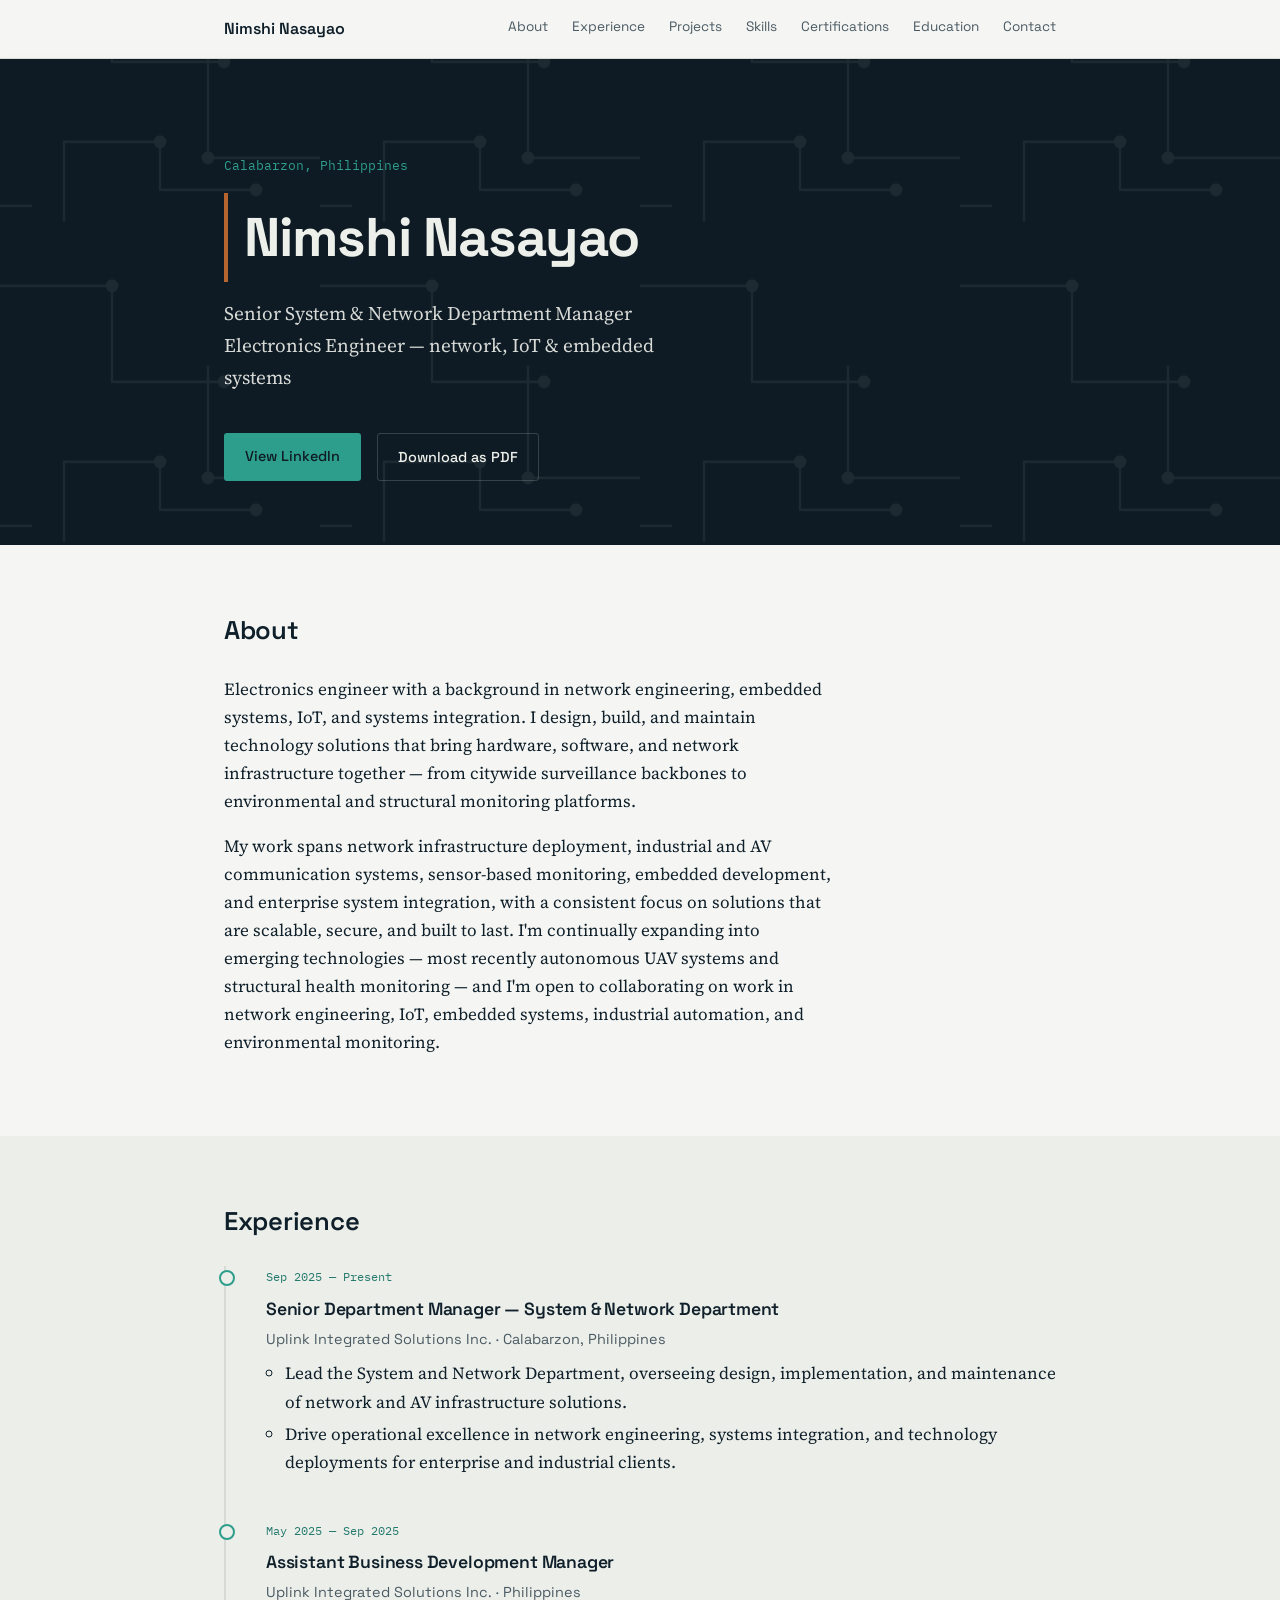
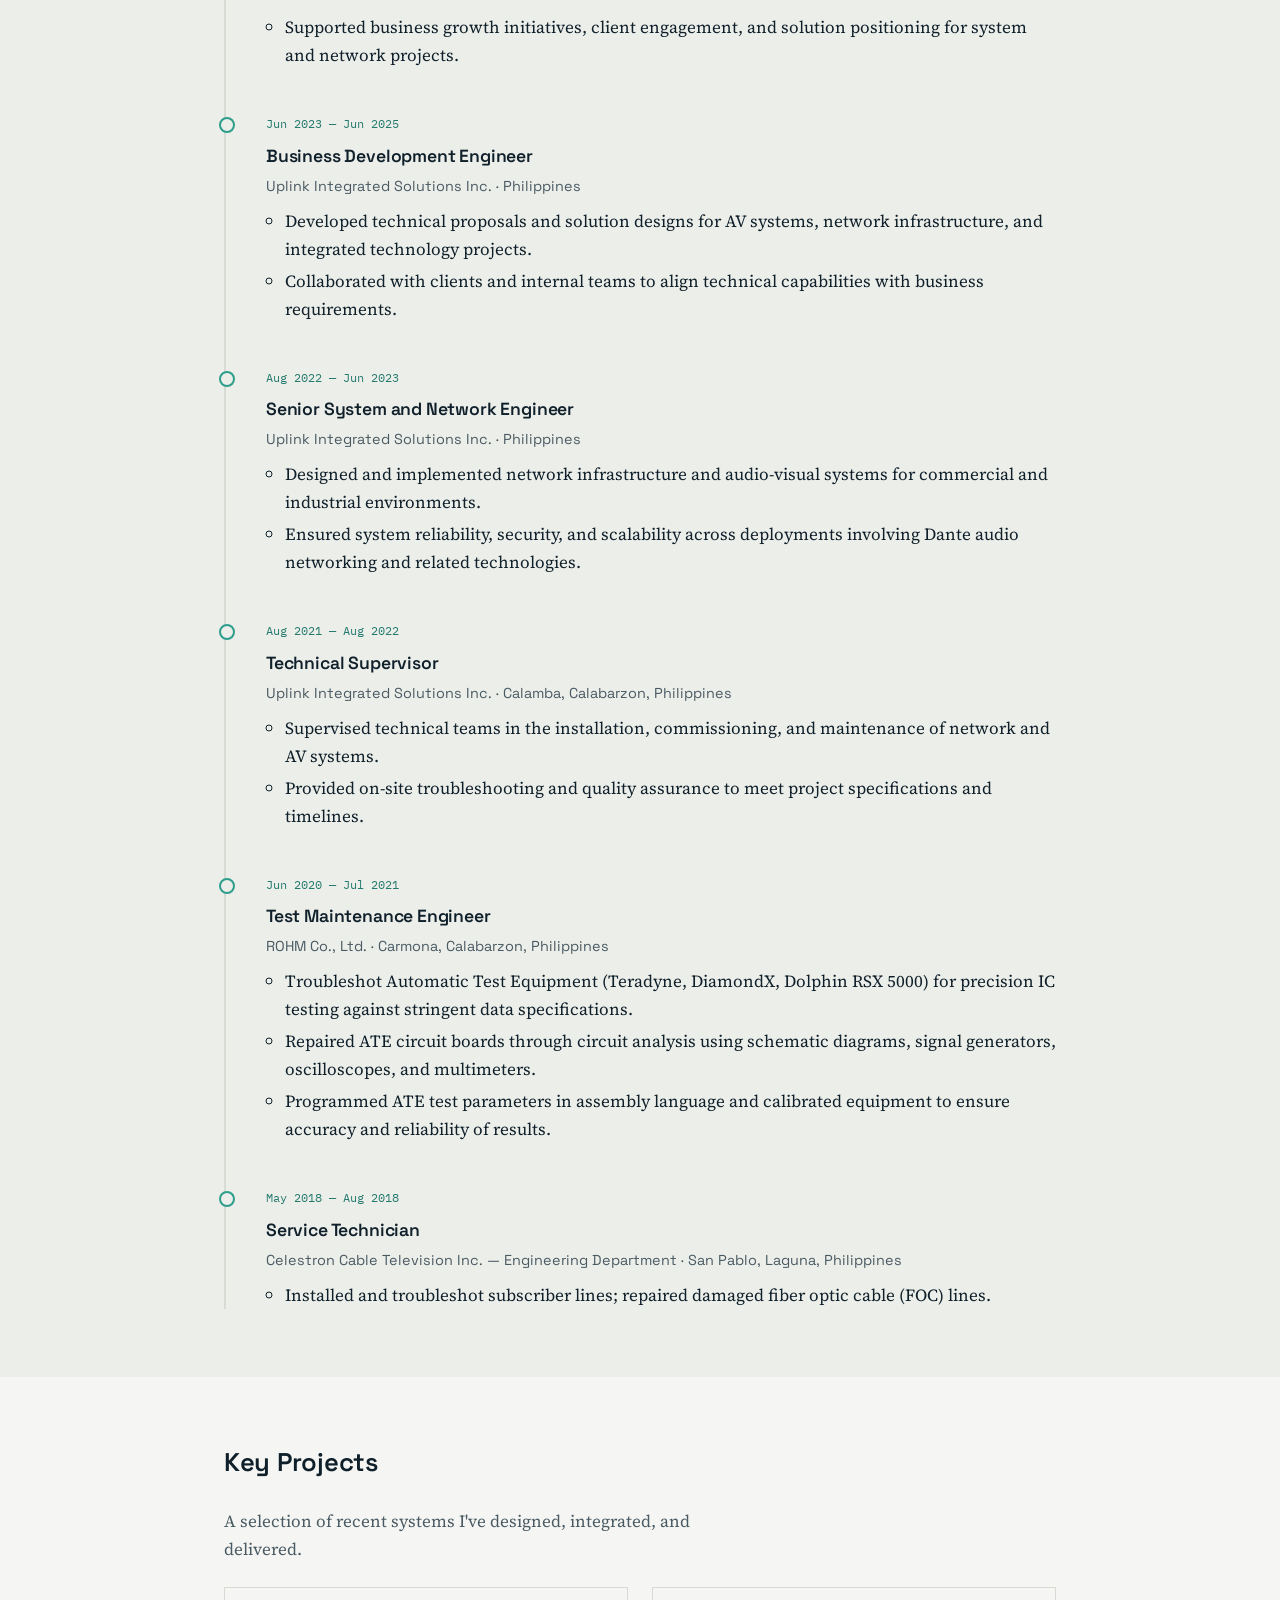
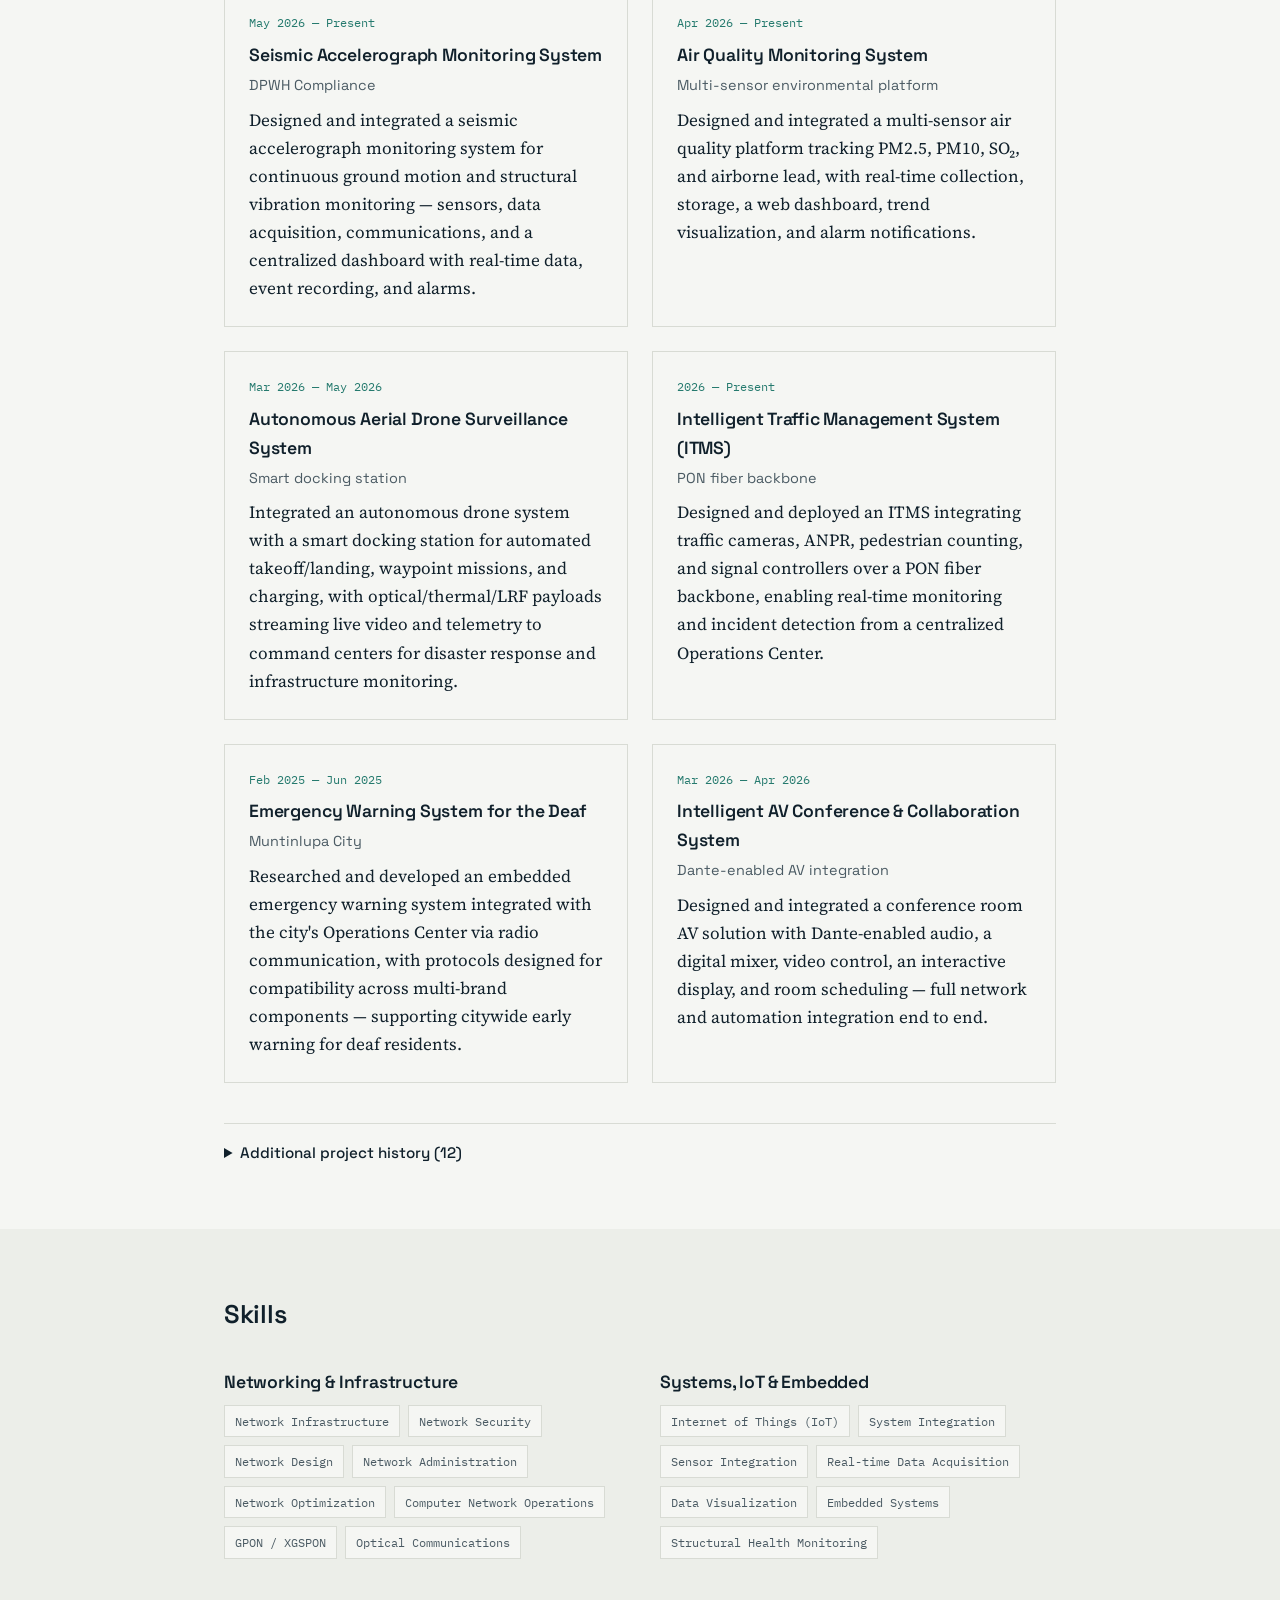
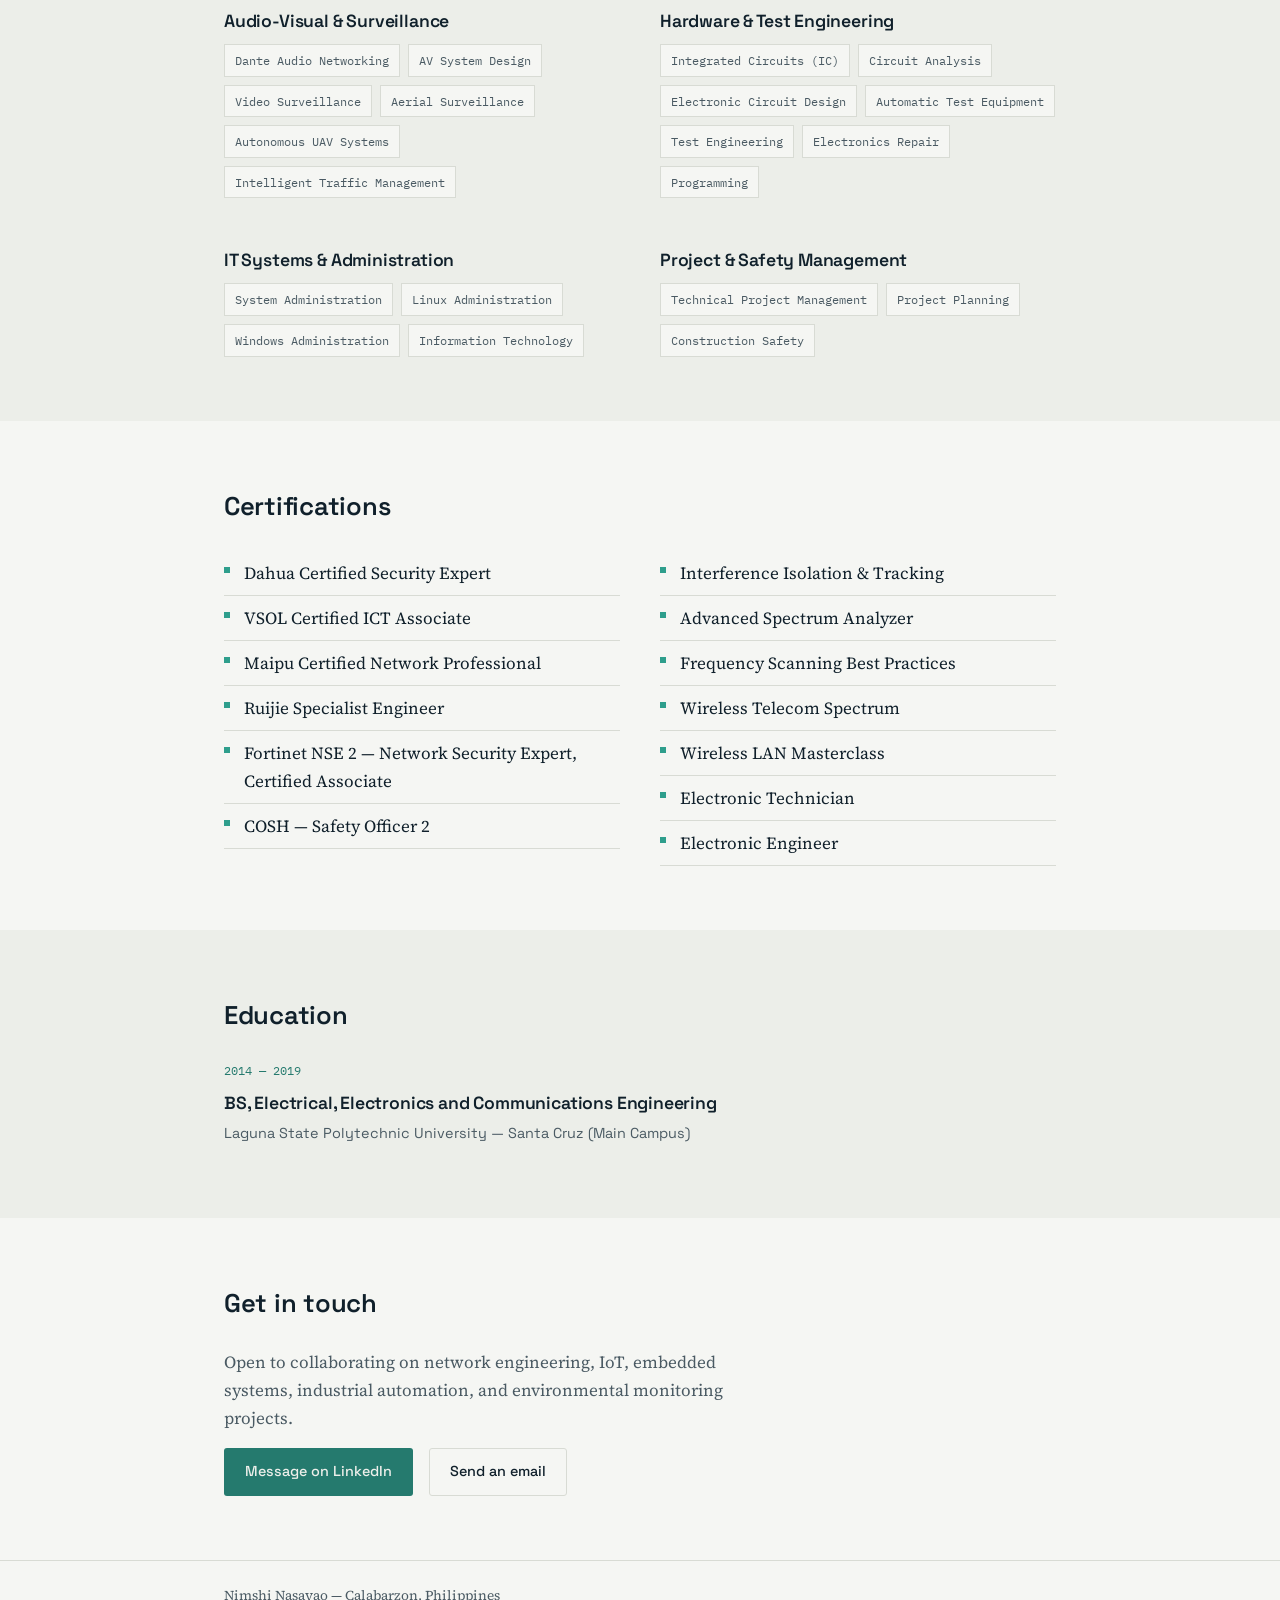
==== index.html @ 5e870e86 "Add initial HTML, CSS, and JavaScript files for personal CV website" ====
<!DOCTYPE html>
<html lang="en">
<head>
<meta charset="UTF-8">
<meta name="viewport" content="width=device-width, initial-scale=1.0">
<title>Nimshi Nasayao — Electronics &amp; Network Engineer</title>
<meta name="description" content="Nimshi Nasayao — Senior System &amp; Network Department Manager and Electronics Engineer specializing in network infrastructure, IoT, embedded systems, and smart-city integration.">

<link rel="preconnect" href="https://fonts.googleapis.com">
<link rel="preconnect" href="https://fonts.gstatic.com" crossorigin>
<link href="https://fonts.googleapis.com/css2?family=IBM+Plex+Mono:wght@400;500&family=Source+Serif+4:opsz,wght@8..60,400;8..60,600&family=Space+Grotesk:wght@400;500;600;700&display=swap" rel="stylesheet">
<link rel="stylesheet" href="style.css">
</head>
<body>

<header class="site-header">
  <div class="wrap header-row">
    <a href="#top" class="brand">Nimshi Nasayao</a>
    <nav class="nav" aria-label="Section navigation">
      <a href="#about">About</a>
      <a href="#experience">Experience</a>
      <a href="#projects">Projects</a>
      <a href="#skills">Skills</a>
      <a href="#certifications">Certifications</a>
      <a href="#education">Education</a>
      <a href="#contact">Contact</a>
    </nav>
  </div>
</header>

<main>

  <section id="top" class="hero">
    <svg class="hero-trace" viewBox="0 0 800 500" preserveAspectRatio="xMidYMid slice" aria-hidden="true">
      <defs>
        <pattern id="circuit" width="200" height="200" patternUnits="userSpaceOnUse">
          <path d="M0 40 H70 V100 H140" fill="none" stroke="currentColor" stroke-width="1.5"/>
          <path d="M200 160 H130 V90" fill="none" stroke="currentColor" stroke-width="1.5"/>
          <path d="M40 200 V150 H100 V180 H160" fill="none" stroke="currentColor" stroke-width="1.5"/>
          <path d="M0 190 H20" fill="none" stroke="currentColor" stroke-width="1.5"/>
          <circle cx="70" cy="40" r="4" fill="currentColor"/>
          <circle cx="140" cy="100" r="4" fill="currentColor"/>
          <circle cx="130" cy="160" r="4" fill="currentColor"/>
          <circle cx="100" cy="150" r="4" fill="currentColor"/>
          <circle cx="160" cy="180" r="4" fill="currentColor"/>
        </pattern>
      </defs>
      <rect width="800" height="500" fill="url(#circuit)"/>
    </svg>

    <div class="wrap hero-inner">
      <p class="eyebrow-mono">Calabarzon, Philippines</p>
      <h1>Nimshi Nasayao</h1>
      <p class="hero-role">Senior System &amp; Network Department Manager<br>Electronics Engineer — network, IoT &amp; embedded systems</p>
      <div class="hero-actions">
        <a class="btn btn-primary" href="https://www.linkedin.com/in/engrnimshinasayao/" target="_blank" rel="noopener">View LinkedIn</a>
        <button class="btn btn-ghost" id="print-btn" type="button">Download as PDF</button>
      </div>
    </div>
  </section>

  <section id="about" class="section">
    <div class="wrap">
      <h2>About</h2>
      <div class="prose">
        <p>Electronics engineer with a background in network engineering, embedded systems, IoT, and systems integration. I design, build, and maintain technology solutions that bring hardware, software, and network infrastructure together — from citywide surveillance backbones to environmental and structural monitoring platforms.</p>
        <p>My work spans network infrastructure deployment, industrial and AV communication systems, sensor-based monitoring, embedded development, and enterprise system integration, with a consistent focus on solutions that are scalable, secure, and built to last. I'm continually expanding into emerging technologies — most recently autonomous UAV systems and structural health monitoring — and I'm open to collaborating on work in network engineering, IoT, embedded systems, industrial automation, and environmental monitoring.</p>
      </div>
    </div>
  </section>

  <section id="experience" class="section section-alt">
    <div class="wrap">
      <h2>Experience</h2>
      <ol class="timeline">

        <li class="timeline-item">
          <p class="tl-date">Sep 2025 — Present</p>
          <h3>Senior Department Manager — System &amp; Network Department</h3>
          <p class="tl-meta">Uplink Integrated Solutions Inc. · Calabarzon, Philippines</p>
          <ul>
            <li>Lead the System and Network Department, overseeing design, implementation, and maintenance of network and AV infrastructure solutions.</li>
            <li>Drive operational excellence in network engineering, systems integration, and technology deployments for enterprise and industrial clients.</li>
          </ul>
        </li>

        <li class="timeline-item">
          <p class="tl-date">May 2025 — Sep 2025</p>
          <h3>Assistant Business Development Manager</h3>
          <p class="tl-meta">Uplink Integrated Solutions Inc. · Philippines</p>
          <ul>
            <li>Supported business growth initiatives, client engagement, and solution positioning for system and network projects.</li>
          </ul>
        </li>

        <li class="timeline-item">
          <p class="tl-date">Jun 2023 — Jun 2025</p>
          <h3>Business Development Engineer</h3>
          <p class="tl-meta">Uplink Integrated Solutions Inc. · Philippines</p>
          <ul>
            <li>Developed technical proposals and solution designs for AV systems, network infrastructure, and integrated technology projects.</li>
            <li>Collaborated with clients and internal teams to align technical capabilities with business requirements.</li>
          </ul>
        </li>

        <li class="timeline-item">
          <p class="tl-date">Aug 2022 — Jun 2023</p>
          <h3>Senior System and Network Engineer</h3>
          <p class="tl-meta">Uplink Integrated Solutions Inc. · Philippines</p>
          <ul>
            <li>Designed and implemented network infrastructure and audio-visual systems for commercial and industrial environments.</li>
            <li>Ensured system reliability, security, and scalability across deployments involving Dante audio networking and related technologies.</li>
          </ul>
        </li>

        <li class="timeline-item">
          <p class="tl-date">Aug 2021 — Aug 2022</p>
          <h3>Technical Supervisor</h3>
          <p class="tl-meta">Uplink Integrated Solutions Inc. · Calamba, Calabarzon, Philippines</p>
          <ul>
            <li>Supervised technical teams in the installation, commissioning, and maintenance of network and AV systems.</li>
            <li>Provided on-site troubleshooting and quality assurance to meet project specifications and timelines.</li>
          </ul>
        </li>

        <li class="timeline-item">
          <p class="tl-date">Jun 2020 — Jul 2021</p>
          <h3>Test Maintenance Engineer</h3>
          <p class="tl-meta">ROHM Co., Ltd. · Carmona, Calabarzon, Philippines</p>
          <ul>
            <li>Troubleshot Automatic Test Equipment (Teradyne, DiamondX, Dolphin RSX 5000) for precision IC testing against stringent data specifications.</li>
            <li>Repaired ATE circuit boards through circuit analysis using schematic diagrams, signal generators, oscilloscopes, and multimeters.</li>
            <li>Programmed ATE test parameters in assembly language and calibrated equipment to ensure accuracy and reliability of results.</li>
          </ul>
        </li>

        <li class="timeline-item">
          <p class="tl-date">May 2018 — Aug 2018</p>
          <h3>Service Technician</h3>
          <p class="tl-meta">Celestron Cable Television Inc. — Engineering Department · San Pablo, Laguna, Philippines</p>
          <ul>
            <li>Installed and troubleshot subscriber lines; repaired damaged fiber optic cable (FOC) lines.</li>
          </ul>
        </li>

      </ol>
    </div>
  </section>

  <section id="projects" class="section">
    <div class="wrap">
      <h2>Key Projects</h2>
      <p class="section-intro">A selection of recent systems I've designed, integrated, and delivered.</p>

      <div class="project-grid">

        <article class="project-card">
          <p class="tl-date">May 2026 — Present</p>
          <h3>Seismic Accelerograph Monitoring System</h3>
          <p class="tl-meta">DPWH Compliance</p>
          <p>Designed and integrated a seismic accelerograph monitoring system for continuous ground motion and structural vibration monitoring — sensors, data acquisition, communications, and a centralized dashboard with real-time data, event recording, and alarms.</p>
        </article>

        <article class="project-card">
          <p class="tl-date">Apr 2026 — Present</p>
          <h3>Air Quality Monitoring System</h3>
          <p class="tl-meta">Multi-sensor environmental platform</p>
          <p>Designed and integrated a multi-sensor air quality platform tracking PM2.5, PM10, SO₂, and airborne lead, with real-time collection, storage, a web dashboard, trend visualization, and alarm notifications.</p>
        </article>

        <article class="project-card">
          <p class="tl-date">Mar 2026 — May 2026</p>
          <h3>Autonomous Aerial Drone Surveillance System</h3>
          <p class="tl-meta">Smart docking station</p>
          <p>Integrated an autonomous drone system with a smart docking station for automated takeoff/landing, waypoint missions, and charging, with optical/thermal/LRF payloads streaming live video and telemetry to command centers for disaster response and infrastructure monitoring.</p>
        </article>

        <article class="project-card">
          <p class="tl-date">2026 — Present</p>
          <h3>Intelligent Traffic Management System (ITMS)</h3>
          <p class="tl-meta">PON fiber backbone</p>
          <p>Designed and deployed an ITMS integrating traffic cameras, ANPR, pedestrian counting, and signal controllers over a PON fiber backbone, enabling real-time monitoring and incident detection from a centralized Operations Center.</p>
        </article>

        <article class="project-card">
          <p class="tl-date">Feb 2025 — Jun 2025</p>
          <h3>Emergency Warning System for the Deaf</h3>
          <p class="tl-meta">Muntinlupa City</p>
          <p>Researched and developed an embedded emergency warning system integrated with the city's Operations Center via radio communication, with protocols designed for compatibility across multi-brand components — supporting citywide early warning for deaf residents.</p>
        </article>

        <article class="project-card">
          <p class="tl-date">Mar 2026 — Apr 2026</p>
          <h3>Intelligent AV Conference &amp; Collaboration System</h3>
          <p class="tl-meta">Dante-enabled AV integration</p>
          <p>Designed and integrated a conference room AV solution with Dante-enabled audio, a digital mixer, video control, an interactive display, and room scheduling — full network and automation integration end to end.</p>
        </article>

      </div>

      <details class="more-projects">
        <summary>Additional project history (12)</summary>
        <ul class="project-list">
          <li><span>Carmona Citywide Surveillance System</span><span class="tl-date">2025</span></li>
          <li><span>Bay, Laguna Operations Center &amp; Citywide Surveillance</span><span class="tl-date">2024</span></li>
          <li><span>Muntinlupa City Computer Aided Dispatch (CAD) Network</span><span class="tl-date">2023 – 2024</span></li>
          <li><span>Muntinlupa City Outdoor Video Wall Installation</span><span class="tl-date">2024</span></li>
          <li><span>Muntinlupa Citywide Public Wi-Fi</span><span class="tl-date">2024</span></li>
          <li><span>Muntinlupa Citywide Surveillance System — Phase III</span><span class="tl-date">Feb – Apr 2023</span></li>
          <li><span>DepEd Schools Surveillance System, Muntinlupa City</span><span class="tl-date">Oct 2022 – Jan 2023</span></li>
          <li><span>Citywide Command &amp; Control System — DRRMO Santa Cruz, Laguna</span><span class="tl-date">Jul – Sep 2022</span></li>
          <li><span>Aquatic Center Sports Complex — Network, Voice &amp; Surveillance</span><span class="tl-date">Jul – Aug 2022</span></li>
          <li><span>General Trias City Operations Center &amp; Citywide Surveillance</span><span class="tl-date">2022</span></li>
          <li><span>Citywide Command &amp; Control System — DRRMO Muntinlupa City</span><span class="tl-date">2021</span></li>
          <li><span>UPLINK ISP Network Design and Implementation</span><span class="tl-date">Sep – Nov 2020</span></li>
        </ul>
      </details>
    </div>
  </section>

  <section id="skills" class="section section-alt">
    <div class="wrap">
      <h2>Skills</h2>
      <div class="skills-grid">

        <div class="skill-group">
          <h3>Networking &amp; Infrastructure</h3>
          <ul class="chips">
            <li>Network Infrastructure</li><li>Network Security</li><li>Network Design</li>
            <li>Network Administration</li><li>Network Optimization</li>
            <li>Computer Network Operations</li><li>GPON / XGSPON</li><li>Optical Communications</li>
          </ul>
        </div>

        <div class="skill-group">
          <h3>Systems, IoT &amp; Embedded</h3>
          <ul class="chips">
            <li>Internet of Things (IoT)</li><li>System Integration</li><li>Sensor Integration</li>
            <li>Real-time Data Acquisition</li><li>Data Visualization</li>
            <li>Embedded Systems</li><li>Structural Health Monitoring</li>
          </ul>
        </div>

        <div class="skill-group">
          <h3>Audio-Visual &amp; Surveillance</h3>
          <ul class="chips">
            <li>Dante Audio Networking</li><li>AV System Design</li><li>Video Surveillance</li>
            <li>Aerial Surveillance</li><li>Autonomous UAV Systems</li><li>Intelligent Traffic Management</li>
          </ul>
        </div>

        <div class="skill-group">
          <h3>Hardware &amp; Test Engineering</h3>
          <ul class="chips">
            <li>Integrated Circuits (IC)</li><li>Circuit Analysis</li><li>Electronic Circuit Design</li>
            <li>Automatic Test Equipment</li><li>Test Engineering</li><li>Electronics Repair</li><li>Programming</li>
          </ul>
        </div>

        <div class="skill-group">
          <h3>IT Systems &amp; Administration</h3>
          <ul class="chips">
            <li>System Administration</li><li>Linux Administration</li>
            <li>Windows Administration</li><li>Information Technology</li>
          </ul>
        </div>

        <div class="skill-group">
          <h3>Project &amp; Safety Management</h3>
          <ul class="chips">
            <li>Technical Project Management</li><li>Project Planning</li><li>Construction Safety</li>
          </ul>
        </div>

      </div>
    </div>
  </section>

  <section id="certifications" class="section">
    <div class="wrap">
      <h2>Certifications</h2>
      <ul class="cert-list">
        <li>Dahua Certified Security Expert</li>
        <li>VSOL Certified ICT Associate</li>
        <li>Maipu Certified Network Professional</li>
        <li>Ruijie Specialist Engineer</li>
        <li>Fortinet NSE 2 — Network Security Expert, Certified Associate</li>
        <li>COSH — Safety Officer 2</li>
        <li>Interference Isolation &amp; Tracking</li>
        <li>Advanced Spectrum Analyzer</li>
        <li>Frequency Scanning Best Practices</li>
        <li>Wireless Telecom Spectrum</li>
        <li>Wireless LAN Masterclass</li>
        <li>Electronic Technician</li>
        <li>Electronic Engineer</li>
      </ul>
    </div>
  </section>

  <section id="education" class="section section-alt">
    <div class="wrap">
      <h2>Education</h2>
      <div class="edu-block">
        <p class="tl-date">2014 — 2019</p>
        <h3>BS, Electrical, Electronics and Communications Engineering</h3>
        <p class="tl-meta">Laguna State Polytechnic University — Santa Cruz (Main Campus)</p>
      </div>
    </div>
  </section>

  <section id="contact" class="section contact-section">
    <div class="wrap">
      <h2>Get in touch</h2>
      <p class="section-intro">Open to collaborating on network engineering, IoT, embedded systems, industrial automation, and environmental monitoring projects.</p>
      <div class="hero-actions">
        <a class="btn btn-primary" href="https://www.linkedin.com/in/engrnimshinasayao/" target="_blank" rel="noopener">Message on LinkedIn</a>
        <!-- TODO: replace with a real email if you want it public -->
        <a class="btn btn-ghost" href="mailto:[email protected]">Send an email</a>
      </div>
    </div>
  </section>

</main>

<footer class="site-footer">
  <div class="wrap">
    <p>Nimshi Nasayao — Calabarzon, Philippines</p>
  </div>
</footer>

<script src="script.js"></script>
</body>
</html>
---- style.css ----
/* ---------- Tokens ---------- */
:root{
  --bg: #F5F6F3;
  --bg-alt: #ECEEE9;
  --navy: #0E1B24;
  --ink: #10202B;
  --ink-soft: #4A5A63;
  --line: #D8DBD4;
  --line-on-navy: rgba(237,239,234,0.18);
  --paper-on-navy: #EDEFEA;
  --signal: #257A6E;
  --signal-bright: #2E9E8C;
  --copper: #B5652D;

  --font-display: 'Space Grotesk', sans-serif;
  --font-body: 'Source Serif 4', Georgia, serif;
  --font-mono: 'IBM Plex Mono', 'Courier New', monospace;

  --content-width: 880px;
  --space-1: 8px;
  --space-2: 16px;
  --space-3: 24px;
  --space-4: 40px;
  --space-5: 64px;
  --space-6: 96px;
}

*{ box-sizing: border-box; }
html{ scroll-behavior: smooth; }
@media (prefers-reduced-motion: reduce){
  html{ scroll-behavior: auto; }
  *{ animation-duration: 0.01ms !important; transition-duration: 0.01ms !important; }
}

body{
  margin: 0;
  background: var(--bg);
  color: var(--ink);
  font-family: var(--font-body);
  font-size: 17px;
  line-height: 1.65;
  -webkit-font-smoothing: antialiased;
}

.wrap{
  max-width: var(--content-width);
  margin: 0 auto;
  padding-left: var(--space-3);
  padding-right: var(--space-3);
}

h1, h2, h3, .brand, .nav a, .btn, .eyebrow-mono{
  font-family: var(--font-display);
}

h2{
  font-size: 1.6rem;
  font-weight: 600;
  margin: 0 0 var(--space-3);
  letter-spacing: -0.01em;
}

h3{
  font-size: 1.1rem;
  font-weight: 600;
  margin: var(--space-1) 0 4px;
  letter-spacing: -0.01em;
}

p{ margin: 0 0 var(--space-2); }
a{ color: inherit; }

::selection{ background: var(--signal-bright); color: var(--paper-on-navy); }

/* ---------- Header ---------- */
.site-header{
  position: sticky;
  top: 0;
  z-index: 20;
  background: rgba(245,246,243,0.9);
  backdrop-filter: blur(6px);
  border-bottom: 1px solid var(--line);
}

.header-row{
  display: flex;
  align-items: center;
  justify-content: space-between;
  flex-wrap: wrap;
  gap: var(--space-1) var(--space-3);
  padding-top: var(--space-2);
  padding-bottom: var(--space-2);
}

.brand{
  font-weight: 600;
  font-size: 1rem;
  text-decoration: none;
  color: var(--ink);
}

.nav{
  display: flex;
  flex-wrap: wrap;
  gap: var(--space-1) var(--space-3);
}

.nav a{
  font-size: 0.85rem;
  text-decoration: none;
  color: var(--ink-soft);
  border-bottom: 1px solid transparent;
  padding-bottom: 2px;
}

.nav a:hover, .nav a:focus-visible{
  color: var(--ink);
  border-bottom-color: var(--signal-bright);
}

/* ---------- Hero ---------- */
.hero{
  position: relative;
  background: var(--navy);
  color: var(--paper-on-navy);
  overflow: hidden;
  padding: var(--space-6) 0 var(--space-5);
}

.hero-trace{
  position: absolute;
  inset: 0;
  width: 100%;
  height: 100%;
  color: var(--paper-on-navy);
  opacity: 0.07;
  pointer-events: none;
}

.hero-inner{ position: relative; }

.eyebrow-mono{
  font-family: var(--font-mono);
  font-size: 0.8rem;
  color: var(--signal-bright);
  margin: 0 0 var(--space-2);
}

.hero h1{
  font-size: clamp(2.4rem, 6vw, 3.4rem);
  font-weight: 700;
  margin: 0 0 var(--space-2);
  letter-spacing: -0.02em;
  border-left: 4px solid var(--copper);
  padding-left: var(--space-2);
}

.hero-role{
  font-family: var(--font-body);
  font-size: 1.2rem;
  color: var(--paper-on-navy);
  opacity: 0.9;
  max-width: 46ch;
  margin: 0 0 var(--space-4);
}

.hero-actions{
  display: flex;
  flex-wrap: wrap;
  gap: var(--space-2);
}

.btn{
  display: inline-block;
  font-size: 0.9rem;
  font-weight: 500;
  text-decoration: none;
  padding: 11px 20px;
  border-radius: 3px;
  border: 1px solid transparent;
  cursor: pointer;
}

.btn-primary{
  background: var(--signal-bright);
  color: var(--navy);
}
.btn-primary:hover{ background: #3fb4a4; }

.btn-ghost{
  background: transparent;
  border-color: var(--line-on-navy);
  color: var(--paper-on-navy);
}
.btn-ghost:hover{ border-color: var(--paper-on-navy); }

/* Ghost button on light sections (contact) */
.contact-section .btn-ghost{
  border-color: var(--line);
  color: var(--ink);
}
.contact-section .btn-ghost:hover{ border-color: var(--ink-soft); }
.contact-section .btn-primary{
  background: var(--signal);
  color: var(--paper-on-navy);
}
.contact-section .btn-primary:hover{ background: var(--signal-bright); }

/* ---------- Sections ---------- */
.section{ padding: var(--space-5) 0; }
.section-alt{ background: var(--bg-alt); }

.section-intro{
  color: var(--ink-soft);
  max-width: 60ch;
}

.prose{ max-width: 68ch; }
.prose p{ margin-bottom: var(--space-2); }

.tl-date{
  font-family: var(--font-mono);
  font-size: 0.78rem;
  color: var(--signal);
  margin: 0 0 4px;
}

.tl-meta{
  color: var(--ink-soft);
  font-family: var(--font-display);
  font-size: 0.9rem;
  margin: 0 0 var(--space-1);
}

/* ---------- Timeline ---------- */
.timeline{
  list-style: none;
  margin: 0;
  padding: 0;
  border-left: 2px solid var(--line);
}

.timeline-item{
  position: relative;
  padding: 0 0 var(--space-4) var(--space-4);
}
.timeline-item:last-child{ padding-bottom: 0; }

.timeline-item::before{
  content: "";
  position: absolute;
  left: -7px;
  top: 4px;
  width: 12px;
  height: 12px;
  border-radius: 50%;
  background: var(--bg-alt);
  border: 2px solid var(--signal-bright);
}

.timeline-item ul{
  margin: var(--space-1) 0 0;
  padding-left: 1.1em;
}
.timeline-item li{ margin-bottom: 4px; }

/* ---------- Projects ---------- */
.project-grid{
  display: grid;
  grid-template-columns: repeat(2, 1fr);
  gap: var(--space-3);
  margin-top: var(--space-3);
}

.project-card{
  border: 1px solid var(--line);
  padding: var(--space-3);
  background: var(--bg);
}

.project-card p:last-child{ margin-bottom: 0; }

.more-projects{
  margin-top: var(--space-4);
  border-top: 1px solid var(--line);
  padding-top: var(--space-2);
}

.more-projects summary{
  cursor: pointer;
  font-family: var(--font-display);
  font-weight: 500;
  font-size: 0.95rem;
  color: var(--ink);
}

.project-list{
  list-style: none;
  margin: var(--space-2) 0 0;
  padding: 0;
}

.project-list li{
  display: flex;
  justify-content: space-between;
  gap: var(--space-3);
  padding: 10px 0;
  border-bottom: 1px solid var(--line);
  font-size: 0.95rem;
}
.project-list li:last-child{ border-bottom: none; }
.project-list .tl-date{ margin: 0; white-space: nowrap; }

/* ---------- Skills ---------- */
.skills-grid{
  display: grid;
  grid-template-columns: repeat(2, 1fr);
  gap: var(--space-4) var(--space-4);
}

.skill-group h3{ margin-bottom: var(--space-1); }

.chips{
  list-style: none;
  margin: 0;
  padding: 0;
  display: flex;
  flex-wrap: wrap;
  gap: 8px;
}

.chips li{
  font-family: var(--font-mono);
  font-size: 0.78rem;
  border: 1px solid var(--line);
  padding: 5px 10px;
  color: var(--ink-soft);
  background: var(--bg);
}

/* ---------- Certifications ---------- */
.cert-list{
  list-style: none;
  margin: 0;
  padding: 0;
  columns: 2;
  column-gap: var(--space-4);
}

.cert-list li{
  position: relative;
  padding: 8px 0 8px 20px;
  break-inside: avoid;
  border-bottom: 1px solid var(--line);
}

.cert-list li::before{
  content: "";
  position: absolute;
  left: 0;
  top: 16px;
  width: 6px;
  height: 6px;
  background: var(--signal-bright);
}

/* ---------- Education ---------- */
.edu-block{ max-width: 60ch; }

/* ---------- Footer ---------- */
.site-footer{
  border-top: 1px solid var(--line);
  padding: var(--space-3) 0;
}
.site-footer p{
  margin: 0;
  color: var(--ink-soft);
  font-size: 0.85rem;
}

/* ---------- Responsive ---------- */
@media (max-width: 700px){
  .project-grid{ grid-template-columns: 1fr; }
  .skills-grid{ grid-template-columns: 1fr; }
  .cert-list{ columns: 1; }
  .hero{ padding: var(--space-5) 0 var(--space-4); }
  .hero h1{ padding-left: var(--space-1); border-left-width: 3px; }
}

/* ---------- Print ---------- */
@media print{
  .site-header, .hero-trace, .hero-actions, .site-footer{ display: none; }
  .hero{ background: none; color: var(--ink); padding: var(--space-3) 0; }
  .hero h1{ border-left-color: var(--ink); }
  .eyebrow-mono, .hero-role{ color: var(--ink); }
  .section-alt{ background: none; }
  details{ display: block; }
  summary{ display: none; }
  a{ text-decoration: none; }
}
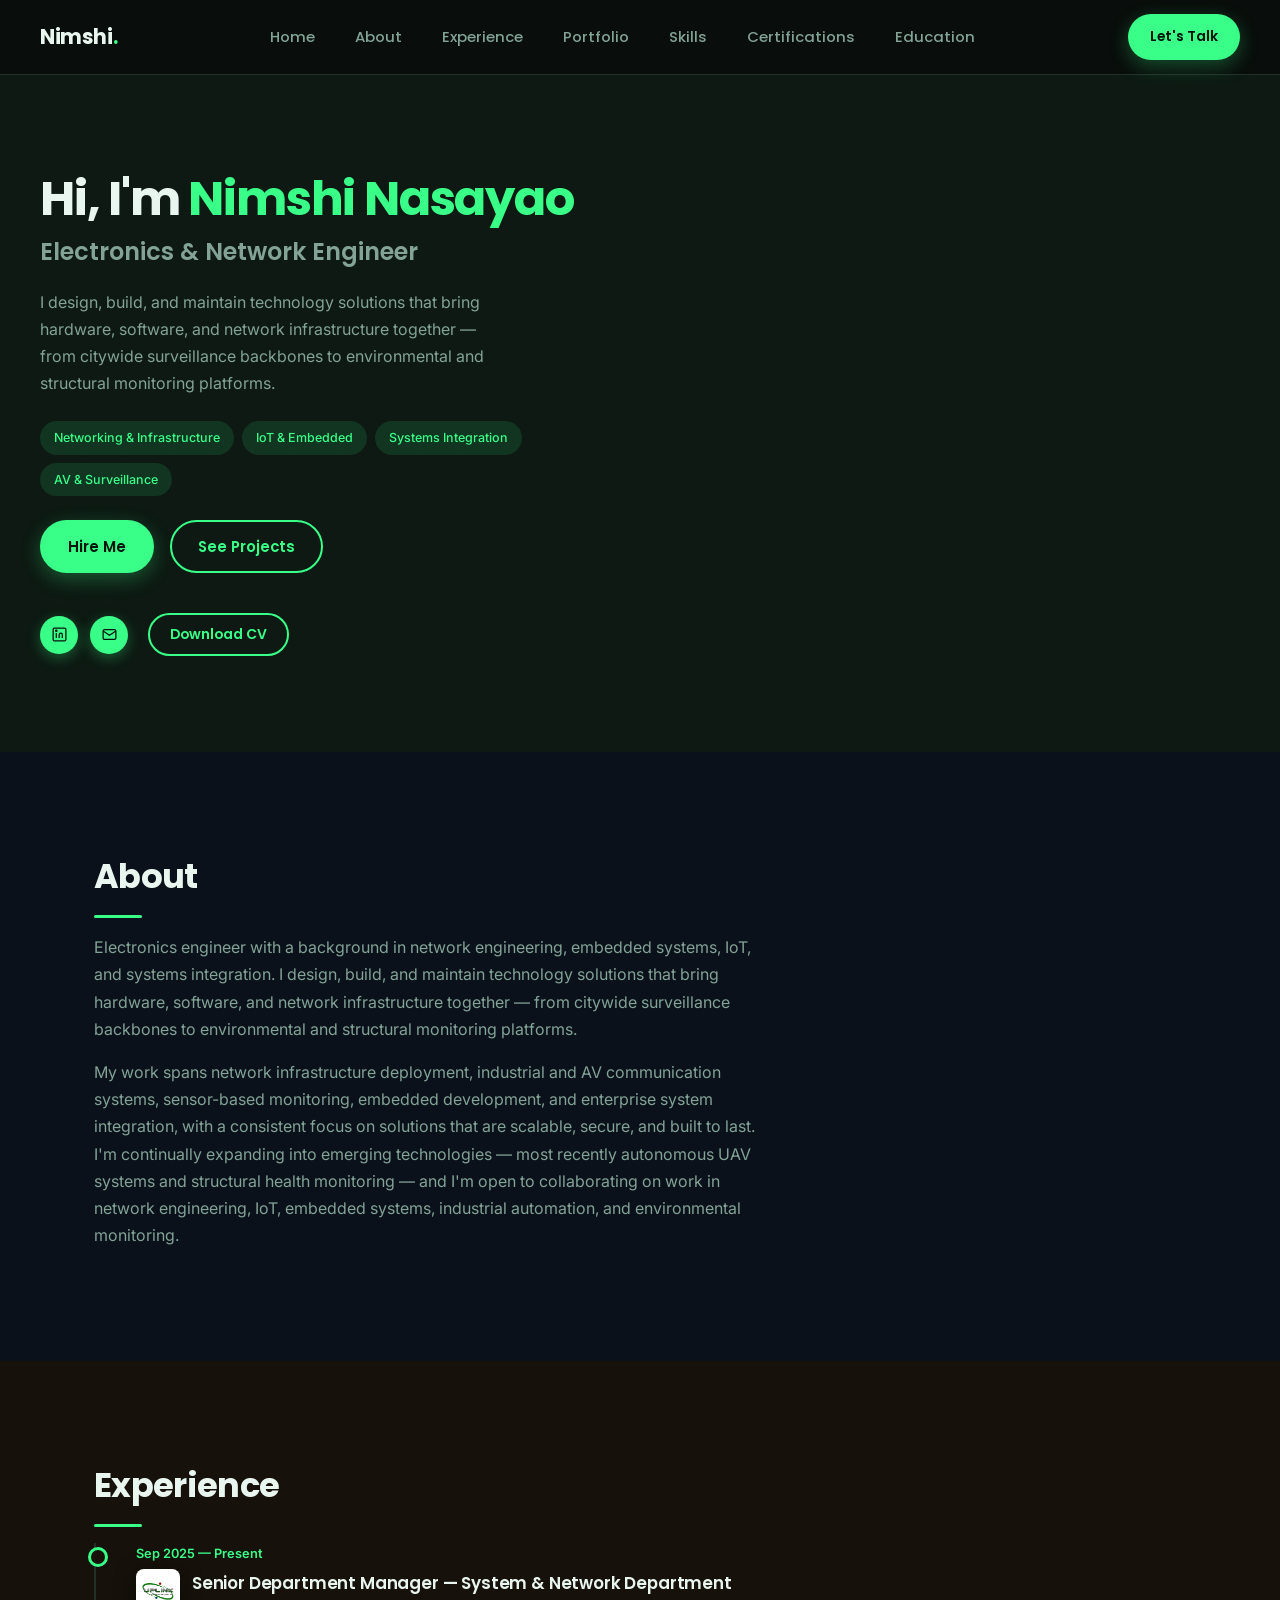
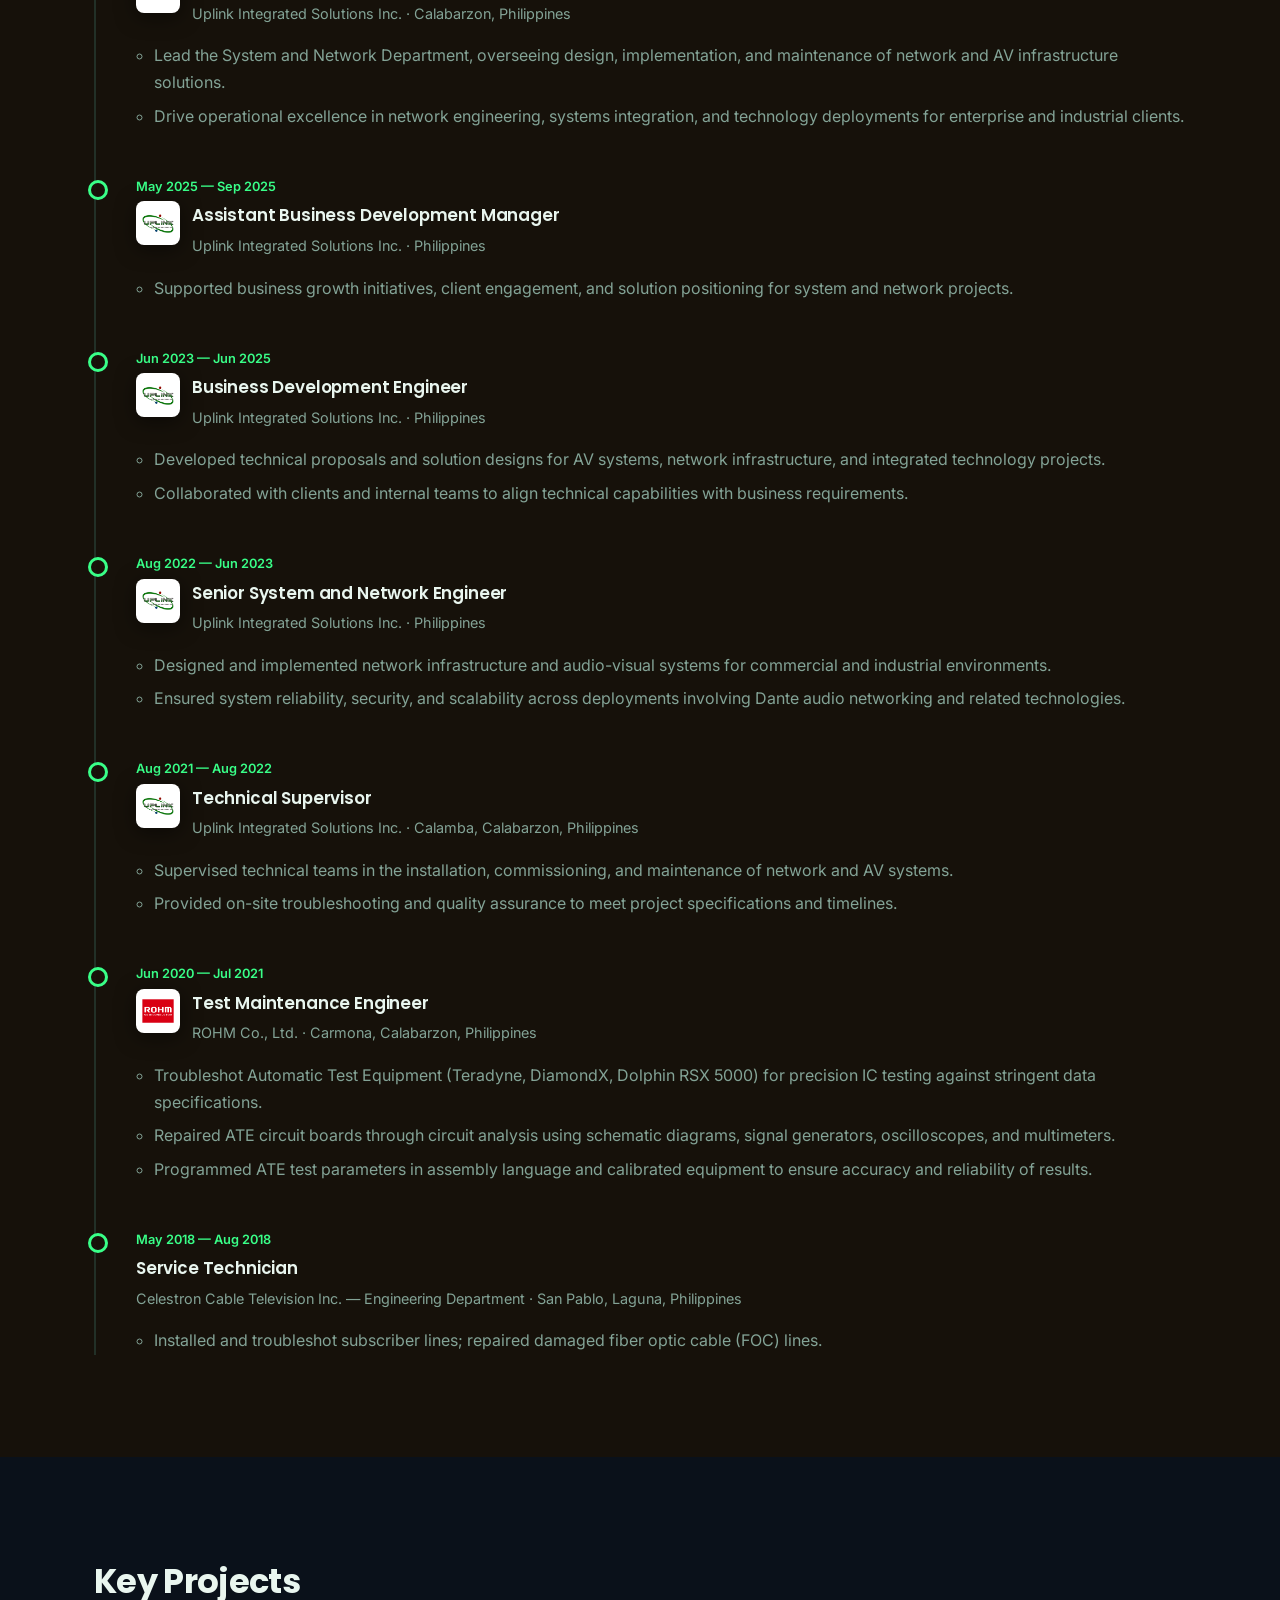
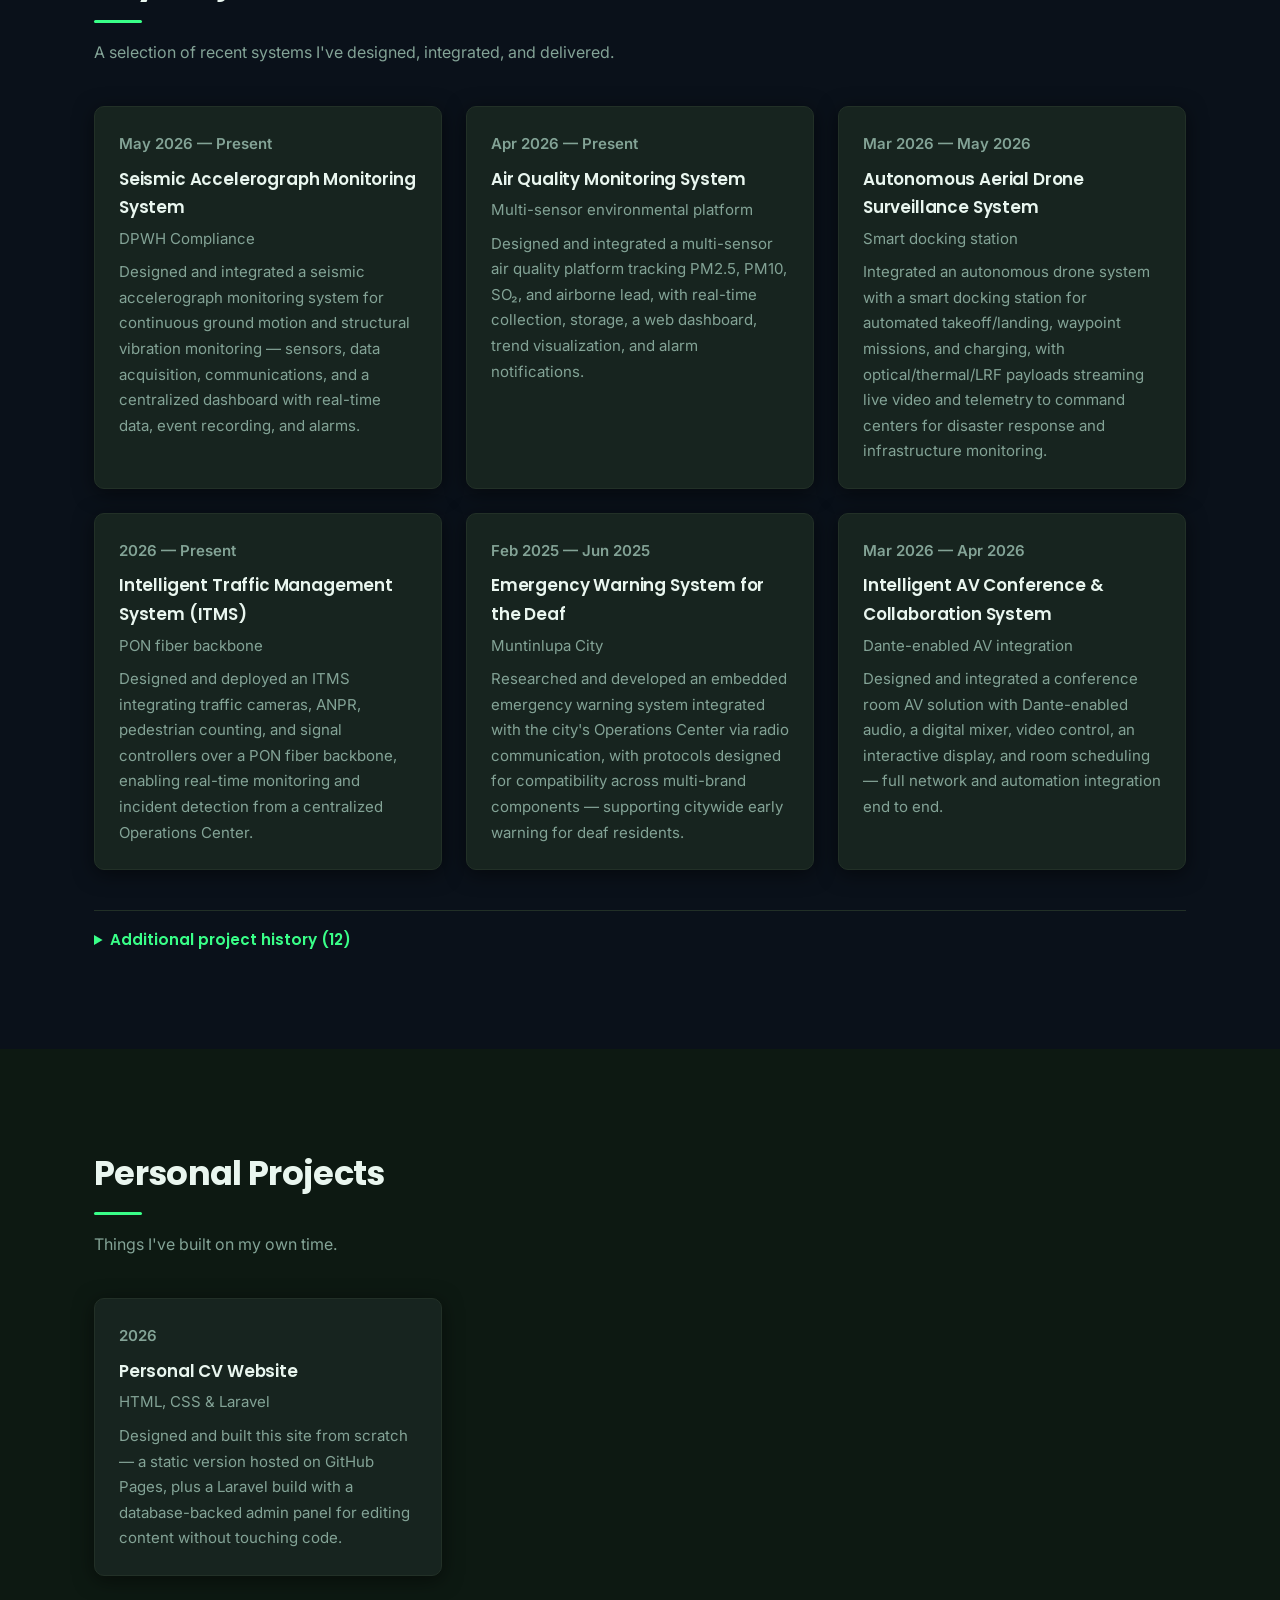
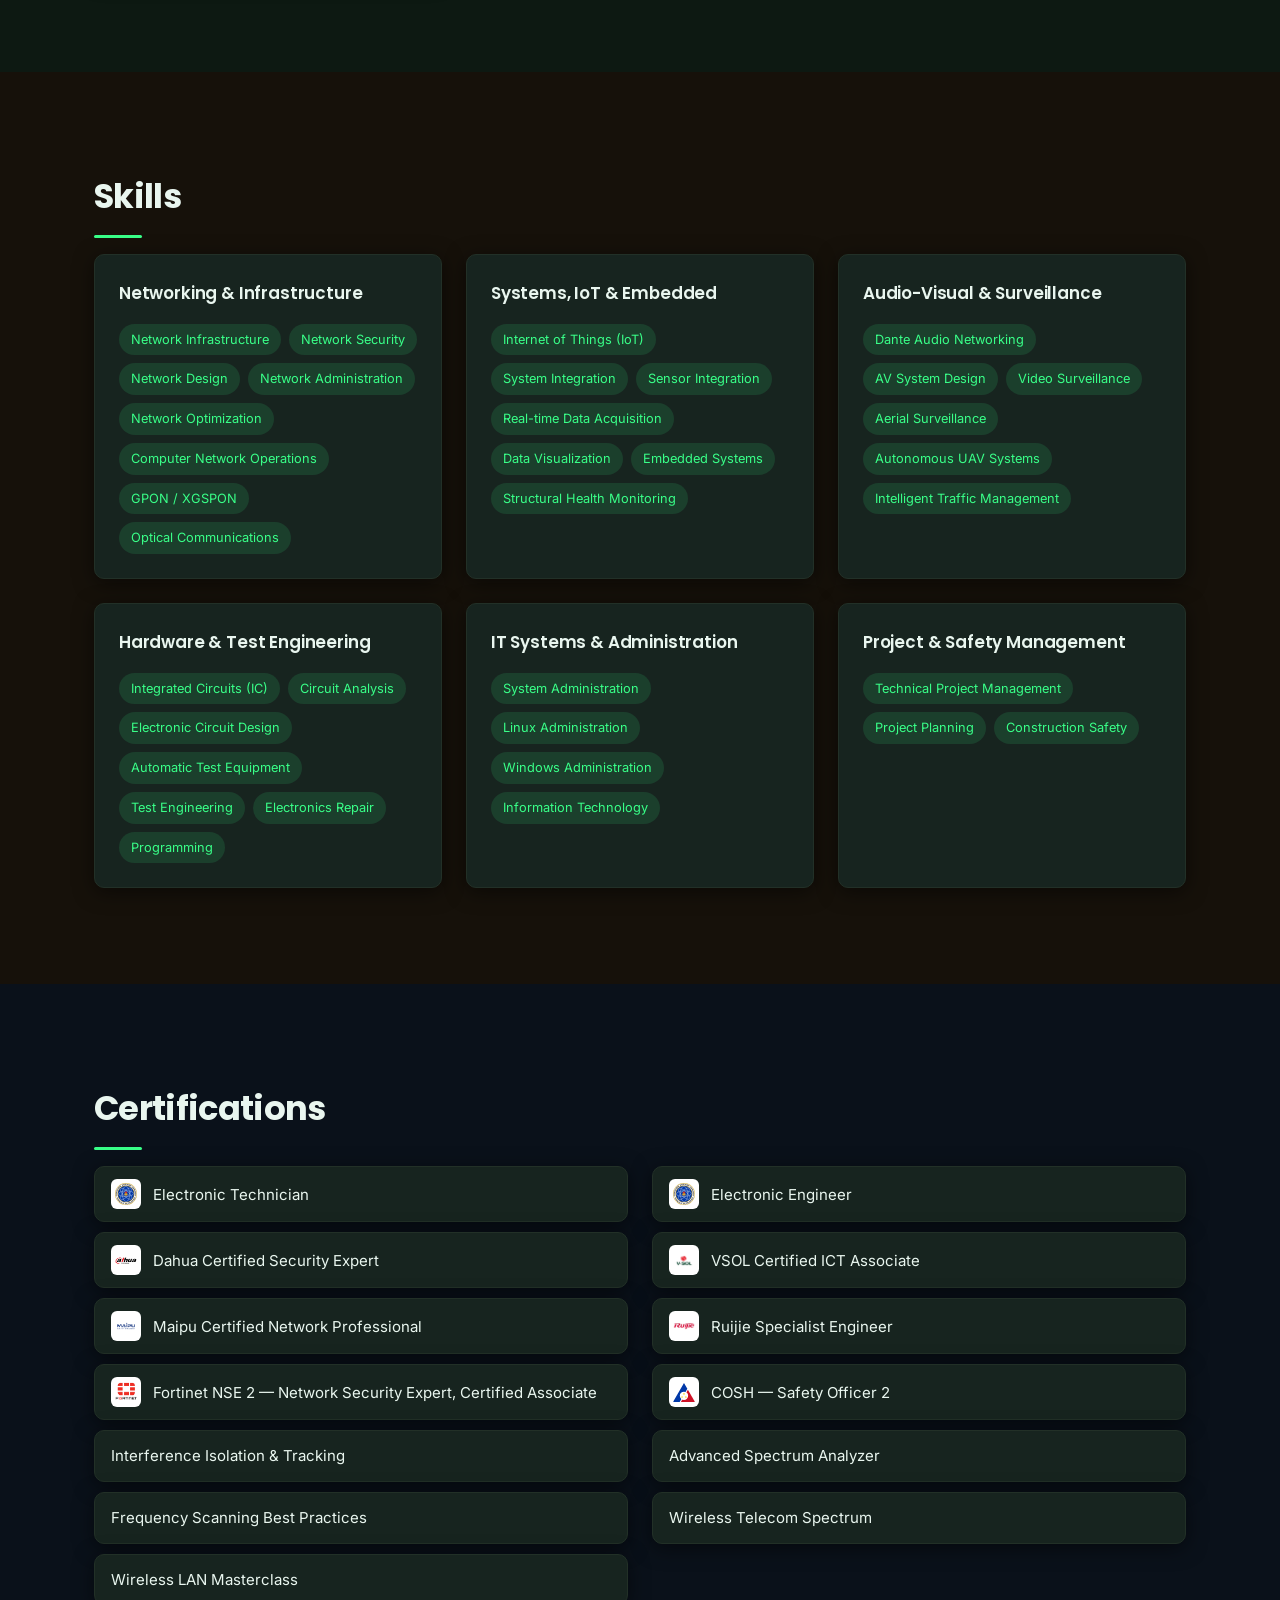
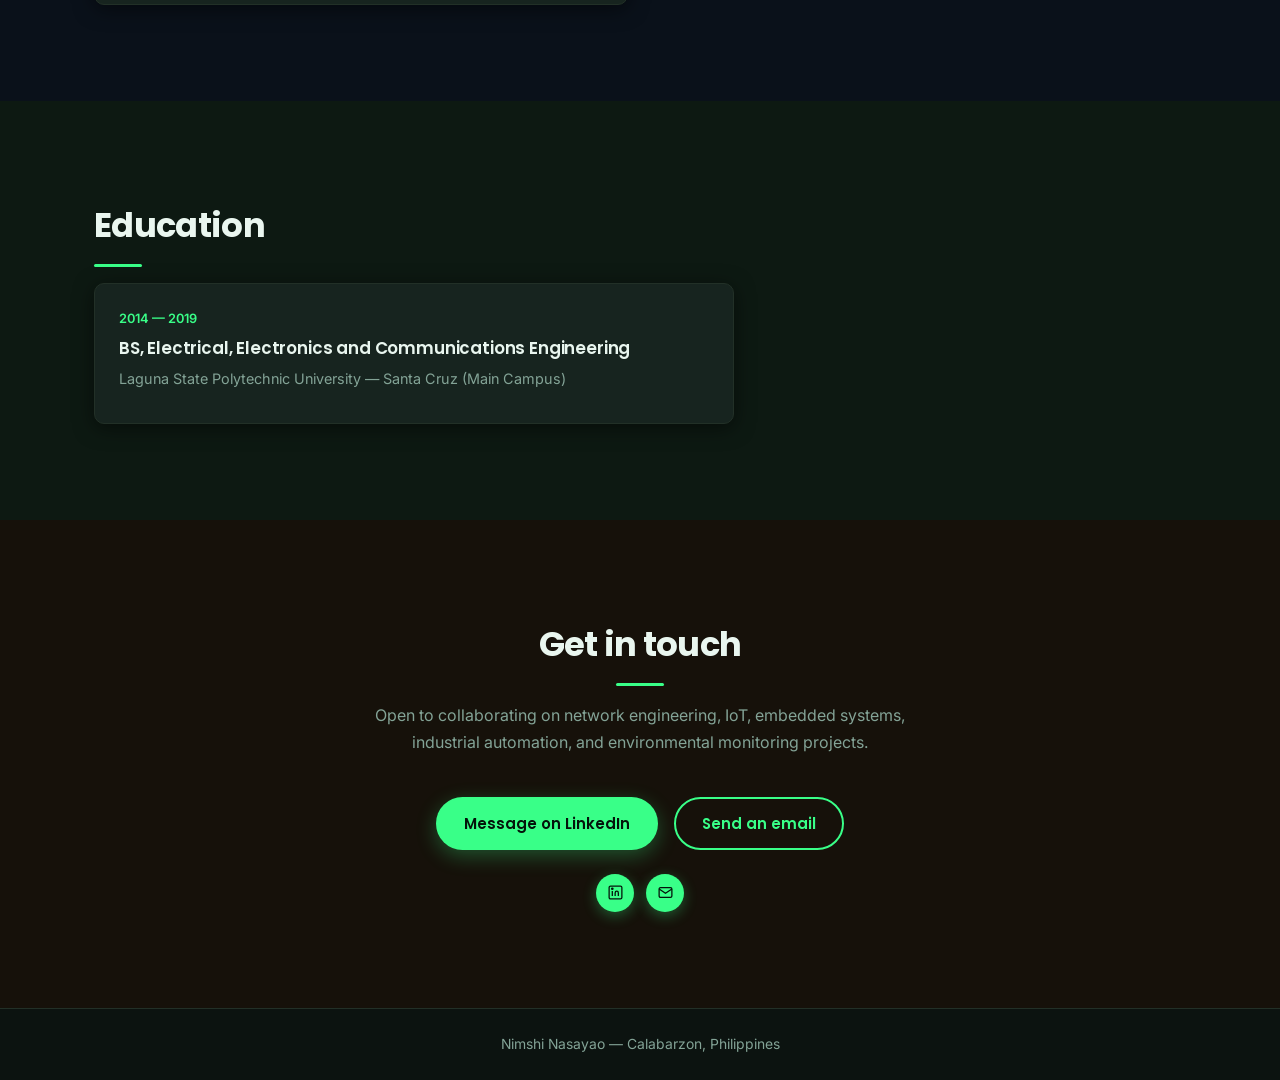
==== commit 355b9eef: "Refactor code structure for improved readability and maintainability" ====
--- a/index.html
+++ b/index.html
@@ -3,62 +3,84 @@
 <head>
 <meta charset="UTF-8">
 <meta name="viewport" content="width=device-width, initial-scale=1.0">
-<title>Nimshi Nasayao — Electronics &amp; Network Engineer</title>
-<meta name="description" content="Nimshi Nasayao — Senior System &amp; Network Department Manager and Electronics Engineer specializing in network infrastructure, IoT, embedded systems, and smart-city integration.">
+<title>Nimshi Nasayao — Senior System &amp; Network Department Manager</title>
+<meta name="description" content="Nimshi Nasayao — Electronics Engineer specializing in network engineering, IoT, embedded systems, and systems integration.">
 
 <link rel="preconnect" href="https://fonts.googleapis.com">
 <link rel="preconnect" href="https://fonts.gstatic.com" crossorigin>
-<link href="https://fonts.googleapis.com/css2?family=IBM+Plex+Mono:wght@400;500&family=Source+Serif+4:opsz,wght@8..60,400;8..60,600&family=Space+Grotesk:wght@400;500;600;700&display=swap" rel="stylesheet">
+<link href="https://fonts.googleapis.com/css2?family=Inter:wght@400;500;600&family=Poppins:wght@500;600;700&display=swap" rel="stylesheet">
 <link rel="stylesheet" href="style.css">
 </head>
 <body>
 
+<!-- ============ HEADER ============ -->
 <header class="site-header">
-  <div class="wrap header-row">
-    <a href="#top" class="brand">Nimshi Nasayao</a>
+  <div class="header-row">
+    <a href="#top" class="brand">Nimshi<span class="dot">.</span></a>
     <nav class="nav" aria-label="Section navigation">
+      <a href="#top">Home</a>
       <a href="#about">About</a>
       <a href="#experience">Experience</a>
-      <a href="#projects">Projects</a>
+      <a href="#projects">Portfolio</a>
       <a href="#skills">Skills</a>
       <a href="#certifications">Certifications</a>
       <a href="#education">Education</a>
-      <a href="#contact">Contact</a>
     </nav>
+    <a href="#contact" class="btn btn-primary btn-sm header-cta">Let's Talk</a>
   </div>
 </header>
 
 <main>
 
+  <!-- ============ HERO ============ -->
   <section id="top" class="hero">
-    <svg class="hero-trace" viewBox="0 0 800 500" preserveAspectRatio="xMidYMid slice" aria-hidden="true">
-      <defs>
-        <pattern id="circuit" width="200" height="200" patternUnits="userSpaceOnUse">
-          <path d="M0 40 H70 V100 H140" fill="none" stroke="currentColor" stroke-width="1.5"/>
-          <path d="M200 160 H130 V90" fill="none" stroke="currentColor" stroke-width="1.5"/>
-          <path d="M40 200 V150 H100 V180 H160" fill="none" stroke="currentColor" stroke-width="1.5"/>
-          <path d="M0 190 H20" fill="none" stroke="currentColor" stroke-width="1.5"/>
-          <circle cx="70" cy="40" r="4" fill="currentColor"/>
-          <circle cx="140" cy="100" r="4" fill="currentColor"/>
-          <circle cx="130" cy="160" r="4" fill="currentColor"/>
-          <circle cx="100" cy="150" r="4" fill="currentColor"/>
-          <circle cx="160" cy="180" r="4" fill="currentColor"/>
-        </pattern>
-      </defs>
-      <rect width="800" height="500" fill="url(#circuit)"/>
-    </svg>
-
-    <div class="wrap hero-inner">
-      <p class="eyebrow-mono">Calabarzon, Philippines</p>
-      <h1>Nimshi Nasayao</h1>
-      <p class="hero-role">Senior System &amp; Network Department Manager<br>Electronics Engineer — network, IoT &amp; embedded systems</p>
-      <div class="hero-actions">
-        <a class="btn btn-primary" href="https://www.linkedin.com/in/engrnimshinasayao/" target="_blank" rel="noopener">View LinkedIn</a>
-        <button class="btn btn-ghost" id="print-btn" type="button">Download as PDF</button>
-      </div>
-    </div>
-  </section>
-
+    <div class="hero-grid">
+
+      <div class="hero-inner">
+        <p class="hero-greeting">Hi, I'm <span class="name">Nimshi Nasayao</span></p>
+        <p class="hero-title">Electronics &amp; Network Engineer</p>
+
+        <p class="hero-role">I design, build, and maintain technology solutions that bring hardware, software, and network infrastructure together — from citywide surveillance backbones to environmental and structural monitoring platforms.</p>
+
+        <ul class="hero-skills">
+          <li>Networking &amp; Infrastructure</li>
+          <li>IoT &amp; Embedded</li>
+          <li>Systems Integration</li>
+          <li>AV &amp; Surveillance</li>
+        </ul>
+
+        <div class="hero-actions">
+          <a class="btn btn-primary" href="#contact">Hire Me</a>
+          <a class="btn btn-ghost" href="#projects">See Projects</a>
+        </div>
+
+        <!-- Circular social buttons -->
+        <div class="socials">
+          <a href="https://www.linkedin.com/in/engrnimshinasayao/" target="_blank" rel="noopener" aria-label="LinkedIn">
+            <svg viewBox="0 0 24 24" width="17" height="17" fill="none" stroke="currentColor" stroke-width="1.8"><rect x="3" y="3" width="18" height="18" rx="2"/><line x1="7.5" y1="10" x2="7.5" y2="17"/><circle cx="7.5" cy="6.7" r="1"/><path d="M11.5 17v-4.2c0-1.6 1-2.6 2.4-2.6s2.1 1 2.1 2.6V17"/></svg>
+          </a>
+          <!-- Replace with your real email address -->
+          <a href="mailto:you@example.com" aria-label="Email">
+            <svg viewBox="0 0 24 24" width="17" height="17" fill="none" stroke="currentColor" stroke-width="1.8"><rect x="3" y="5" width="18" height="14" rx="2"/><path d="M3 7l9 6 9-6"/></svg>
+          </a>
+          <button class="btn btn-ghost btn-sm" id="print-btn" type="button" style="margin-left:8px;">Download CV</button>
+        </div>
+      </div>
+
+      <!-- PHOTO SLOT — images/photo.png
+           Use a CUTOUT image (background removed, transparent PNG) so you
+           appear to stand on the page, like the reference design.
+           If the file is missing, this column hides itself automatically. -->
+      <div class="hero-photo-col" id="hero-photo-col">
+        <img class="hero-photo" src="images/photo.png" alt="Nimshi Nasayao"
+             onerror="document.getElementById('hero-photo-col').style.display='none';
+                      document.querySelector('.hero-grid').classList.add('no-photo');">
+      </div>
+
+    </div>
+  </section>
+
+  <!-- ============ ABOUT ============ -->
   <section id="about" class="section">
     <div class="wrap">
       <h2>About</h2>
@@ -69,15 +91,27 @@
     </div>
   </section>
 
+  <!-- ============ EXPERIENCE ============
+       To add a role: copy one <li class="timeline-item"> block and edit it. -->
   <section id="experience" class="section section-alt">
     <div class="wrap">
       <h2>Experience</h2>
+      <!-- Company logos: drop square PNG/SVG files (44×44 or larger,
+           roughly square) into images/logos/ named uplink.png, rohm.png,
+           and celestron.png. Each sits on a white badge so any logo
+           (transparent or not) stays legible on the dark background.
+           A missing file just hides itself — no broken-image icon. -->
       <ol class="timeline">
 
         <li class="timeline-item">
           <p class="tl-date">Sep 2025 — Present</p>
-          <h3>Senior Department Manager — System &amp; Network Department</h3>
-          <p class="tl-meta">Uplink Integrated Solutions Inc. · Calabarzon, Philippines</p>
+          <div class="tl-head">
+            <img class="tl-logo" src="images/logos/uplink.png" alt="Uplink Integrated Solutions Inc. logo" onerror="this.style.display='none'">
+            <div class="tl-head-text">
+              <h3>Senior Department Manager — System &amp; Network Department</h3>
+              <p class="tl-meta">Uplink Integrated Solutions Inc. · Calabarzon, Philippines</p>
+            </div>
+          </div>
           <ul>
             <li>Lead the System and Network Department, overseeing design, implementation, and maintenance of network and AV infrastructure solutions.</li>
             <li>Drive operational excellence in network engineering, systems integration, and technology deployments for enterprise and industrial clients.</li>
@@ -86,8 +120,13 @@
 
         <li class="timeline-item">
           <p class="tl-date">May 2025 — Sep 2025</p>
-          <h3>Assistant Business Development Manager</h3>
-          <p class="tl-meta">Uplink Integrated Solutions Inc. · Philippines</p>
+          <div class="tl-head">
+            <img class="tl-logo" src="images/logos/uplink.png" alt="Uplink Integrated Solutions Inc. logo" onerror="this.style.display='none'">
+            <div class="tl-head-text">
+              <h3>Assistant Business Development Manager</h3>
+              <p class="tl-meta">Uplink Integrated Solutions Inc. · Philippines</p>
+            </div>
+          </div>
           <ul>
             <li>Supported business growth initiatives, client engagement, and solution positioning for system and network projects.</li>
           </ul>
@@ -95,8 +134,13 @@
 
         <li class="timeline-item">
           <p class="tl-date">Jun 2023 — Jun 2025</p>
-          <h3>Business Development Engineer</h3>
-          <p class="tl-meta">Uplink Integrated Solutions Inc. · Philippines</p>
+          <div class="tl-head">
+            <img class="tl-logo" src="images/logos/uplink.png" alt="Uplink Integrated Solutions Inc. logo" onerror="this.style.display='none'">
+            <div class="tl-head-text">
+              <h3>Business Development Engineer</h3>
+              <p class="tl-meta">Uplink Integrated Solutions Inc. · Philippines</p>
+            </div>
+          </div>
           <ul>
             <li>Developed technical proposals and solution designs for AV systems, network infrastructure, and integrated technology projects.</li>
             <li>Collaborated with clients and internal teams to align technical capabilities with business requirements.</li>
@@ -105,8 +149,13 @@
 
         <li class="timeline-item">
           <p class="tl-date">Aug 2022 — Jun 2023</p>
-          <h3>Senior System and Network Engineer</h3>
-          <p class="tl-meta">Uplink Integrated Solutions Inc. · Philippines</p>
+          <div class="tl-head">
+            <img class="tl-logo" src="images/logos/uplink.png" alt="Uplink Integrated Solutions Inc. logo" onerror="this.style.display='none'">
+            <div class="tl-head-text">
+              <h3>Senior System and Network Engineer</h3>
+              <p class="tl-meta">Uplink Integrated Solutions Inc. · Philippines</p>
+            </div>
+          </div>
           <ul>
             <li>Designed and implemented network infrastructure and audio-visual systems for commercial and industrial environments.</li>
             <li>Ensured system reliability, security, and scalability across deployments involving Dante audio networking and related technologies.</li>
@@ -115,8 +164,13 @@
 
         <li class="timeline-item">
           <p class="tl-date">Aug 2021 — Aug 2022</p>
-          <h3>Technical Supervisor</h3>
-          <p class="tl-meta">Uplink Integrated Solutions Inc. · Calamba, Calabarzon, Philippines</p>
+          <div class="tl-head">
+            <img class="tl-logo" src="images/logos/uplink.png" alt="Uplink Integrated Solutions Inc. logo" onerror="this.style.display='none'">
+            <div class="tl-head-text">
+              <h3>Technical Supervisor</h3>
+              <p class="tl-meta">Uplink Integrated Solutions Inc. · Calamba, Calabarzon, Philippines</p>
+            </div>
+          </div>
           <ul>
             <li>Supervised technical teams in the installation, commissioning, and maintenance of network and AV systems.</li>
             <li>Provided on-site troubleshooting and quality assurance to meet project specifications and timelines.</li>
@@ -125,8 +179,13 @@
 
         <li class="timeline-item">
           <p class="tl-date">Jun 2020 — Jul 2021</p>
-          <h3>Test Maintenance Engineer</h3>
-          <p class="tl-meta">ROHM Co., Ltd. · Carmona, Calabarzon, Philippines</p>
+          <div class="tl-head">
+            <img class="tl-logo" src="images/logos/rohm.png" alt="ROHM Co., Ltd. logo" onerror="this.style.display='none'">
+            <div class="tl-head-text">
+              <h3>Test Maintenance Engineer</h3>
+              <p class="tl-meta">ROHM Co., Ltd. · Carmona, Calabarzon, Philippines</p>
+            </div>
+          </div>
           <ul>
             <li>Troubleshot Automatic Test Equipment (Teradyne, DiamondX, Dolphin RSX 5000) for precision IC testing against stringent data specifications.</li>
             <li>Repaired ATE circuit boards through circuit analysis using schematic diagrams, signal generators, oscilloscopes, and multimeters.</li>
@@ -136,8 +195,13 @@
 
         <li class="timeline-item">
           <p class="tl-date">May 2018 — Aug 2018</p>
-          <h3>Service Technician</h3>
-          <p class="tl-meta">Celestron Cable Television Inc. — Engineering Department · San Pablo, Laguna, Philippines</p>
+          <div class="tl-head">
+            <img class="tl-logo" src="images/logos/celestron.png" alt="Celestron Cable Television Inc. logo" onerror="this.style.display='none'">
+            <div class="tl-head-text">
+              <h3>Service Technician</h3>
+              <p class="tl-meta">Celestron Cable Television Inc. — Engineering Department · San Pablo, Laguna, Philippines</p>
+            </div>
+          </div>
           <ul>
             <li>Installed and troubleshot subscriber lines; repaired damaged fiber optic cable (FOC) lines.</li>
           </ul>
@@ -147,6 +211,8 @@
     </div>
   </section>
 
+  <!-- ============ KEY PROJECTS ============
+       Featured projects are cards. Older ones go in the collapsed list below. -->
   <section id="projects" class="section">
     <div class="wrap">
       <h2>Key Projects</h2>
@@ -155,6 +221,8 @@
       <div class="project-grid">
 
         <article class="project-card">
+          <!-- IMAGE SLOT — images/projects/seismic.jpg (16:9 works best) -->
+          <img class="project-card-img" src="images/projects/seismic.jpg" alt="" onerror="this.style.display='none'">
           <p class="tl-date">May 2026 — Present</p>
           <h3>Seismic Accelerograph Monitoring System</h3>
           <p class="tl-meta">DPWH Compliance</p>
@@ -162,6 +230,8 @@
         </article>
 
         <article class="project-card">
+          <!-- IMAGE SLOT — images/projects/air-quality.jpg (16:9 works best) -->
+          <img class="project-card-img" src="images/projects/air-quality.jpg" alt="" onerror="this.style.display='none'">
           <p class="tl-date">Apr 2026 — Present</p>
           <h3>Air Quality Monitoring System</h3>
           <p class="tl-meta">Multi-sensor environmental platform</p>
@@ -169,6 +239,8 @@
         </article>
 
         <article class="project-card">
+          <!-- IMAGE SLOT — images/projects/drone.jpg (16:9 works best) -->
+          <img class="project-card-img" src="images/projects/drone.jpg" alt="" onerror="this.style.display='none'">
           <p class="tl-date">Mar 2026 — May 2026</p>
           <h3>Autonomous Aerial Drone Surveillance System</h3>
           <p class="tl-meta">Smart docking station</p>
@@ -176,6 +248,8 @@
         </article>
 
         <article class="project-card">
+          <!-- IMAGE SLOT — images/projects/itms.jpg (16:9 works best) -->
+          <img class="project-card-img" src="images/projects/itms.jpg" alt="" onerror="this.style.display='none'">
           <p class="tl-date">2026 — Present</p>
           <h3>Intelligent Traffic Management System (ITMS)</h3>
           <p class="tl-meta">PON fiber backbone</p>
@@ -183,6 +257,8 @@
         </article>
 
         <article class="project-card">
+          <!-- IMAGE SLOT — images/projects/ews.jpg (16:9 works best) -->
+          <img class="project-card-img" src="images/projects/ews.jpg" alt="" onerror="this.style.display='none'">
           <p class="tl-date">Feb 2025 — Jun 2025</p>
           <h3>Emergency Warning System for the Deaf</h3>
           <p class="tl-meta">Muntinlupa City</p>
@@ -190,6 +266,8 @@
         </article>
 
         <article class="project-card">
+          <!-- IMAGE SLOT — images/projects/av-conference.jpg (16:9 works best) -->
+          <img class="project-card-img" src="images/projects/av-conference.jpg" alt="" onerror="this.style.display='none'">
           <p class="tl-date">Mar 2026 — Apr 2026</p>
           <h3>Intelligent AV Conference &amp; Collaboration System</h3>
           <p class="tl-meta">Dante-enabled AV integration</p>
@@ -218,7 +296,29 @@
     </div>
   </section>
 
-  <section id="skills" class="section section-alt">
+  <!-- ============ PERSONAL PROJECTS ============
+       Delete this whole <section> if you don't want it yet,
+       or copy a .project-card block above into the grid. -->
+  <section id="personal-projects" class="section section-alt">
+    <div class="wrap">
+      <h2>Personal Projects</h2>
+      <p class="section-intro">Things I've built on my own time.</p>
+
+      <div class="project-grid">
+        <article class="project-card">
+          <!-- IMAGE SLOT — images/projects/cv-website.jpg (16:9 works best) -->
+          <img class="project-card-img" src="images/projects/cv-website.jpg" alt="" onerror="this.style.display='none'">
+          <p class="tl-date">2026</p>
+          <h3>Personal CV Website</h3>
+          <p class="tl-meta">HTML, CSS &amp; Laravel</p>
+          <p>Designed and built this site from scratch — a static version hosted on GitHub Pages, plus a Laravel build with a database-backed admin panel for editing content without touching code.</p>
+        </article>
+      </div>
+    </div>
+  </section>
+
+  <!-- ============ SKILLS ============ -->
+  <section id="skills" class="section">
     <div class="wrap">
       <h2>Skills</h2>
       <div class="skills-grid">
@@ -276,28 +376,33 @@
     </div>
   </section>
 
-  <section id="certifications" class="section">
+  <!-- ============ CERTIFICATIONS ============ -->
+  <section id="certifications" class="section section-alt">
     <div class="wrap">
       <h2>Certifications</h2>
+      <!-- Certification/vendor logos: drop square PNG/SVG files into
+           images/logos/ using the names below. Any cert without a
+           matching file just shows as plain text — no broken-image icon. -->
       <ul class="cert-list">
-        <li>Dahua Certified Security Expert</li>
-        <li>VSOL Certified ICT Associate</li>
-        <li>Maipu Certified Network Professional</li>
-        <li>Ruijie Specialist Engineer</li>
-        <li>Fortinet NSE 2 — Network Security Expert, Certified Associate</li>
-        <li>COSH — Safety Officer 2</li>
-        <li>Interference Isolation &amp; Tracking</li>
-        <li>Advanced Spectrum Analyzer</li>
-        <li>Frequency Scanning Best Practices</li>
-        <li>Wireless Telecom Spectrum</li>
-        <li>Wireless LAN Masterclass</li>
-        <li>Electronic Technician</li>
-        <li>Electronic Engineer</li>
+        <li><img class="cert-logo" src="images/logos/PRC.svg" alt="" onerror="this.style.display='none'"><span>Electronic Technician</span></li>
+        <li><img class="cert-logo" src="images/logos/PRC.svg" alt="" onerror="this.style.display='none'"><span>Electronic Engineer</span></li>
+        <li><img class="cert-logo" src="images/logos/dahua.png" alt="" onerror="this.style.display='none'"><span>Dahua Certified Security Expert</span></li>
+        <li><img class="cert-logo" src="images/logos/VSOL.png" alt="" onerror="this.style.display='none'"><span>VSOL Certified ICT Associate</span></li>
+        <li><img class="cert-logo" src="images/logos/maipu.png" alt="" onerror="this.style.display='none'"><span>Maipu Certified Network Professional</span></li>
+        <li><img class="cert-logo" src="images/logos/ruijie.png" alt="" onerror="this.style.display='none'"><span>Ruijie Specialist Engineer</span></li>
+        <li><img class="cert-logo" src="images/logos/fortinet.png" alt="" onerror="this.style.display='none'"><span>Fortinet NSE 2 — Network Security Expert, Certified Associate</span></li>
+        <li><img class="cert-logo" src="images/logos/DOLE.svg" alt="" onerror="this.style.display='none'"><span>COSH — Safety Officer 2</span></li>
+        <li><img class="cert-logo" src="images/logos/interference-isolation.png" alt="" onerror="this.style.display='none'"><span>Interference Isolation &amp; Tracking</span></li>
+        <li><img class="cert-logo" src="images/logos/spectrum-analyzer.png" alt="" onerror="this.style.display='none'"><span>Advanced Spectrum Analyzer</span></li>
+        <li><img class="cert-logo" src="images/logos/frequency-scanning.png" alt="" onerror="this.style.display='none'"><span>Frequency Scanning Best Practices</span></li>
+        <li><img class="cert-logo" src="images/logos/wireless-telecom-spectrum.png" alt="" onerror="this.style.display='none'"><span>Wireless Telecom Spectrum</span></li>
+        <li><img class="cert-logo" src="images/logos/wireless-lan.png" alt="" onerror="this.style.display='none'"><span>Wireless LAN Masterclass</span></li>
       </ul>
     </div>
   </section>
 
-  <section id="education" class="section section-alt">
+  <!-- ============ EDUCATION ============ -->
+  <section id="education" class="section">
     <div class="wrap">
       <h2>Education</h2>
       <div class="edu-block">
@@ -308,14 +413,23 @@
     </div>
   </section>
 
-  <section id="contact" class="section contact-section">
+  <!-- ============ CONTACT ============ -->
+  <section id="contact" class="section section-alt contact-section">
     <div class="wrap">
       <h2>Get in touch</h2>
       <p class="section-intro">Open to collaborating on network engineering, IoT, embedded systems, industrial automation, and environmental monitoring projects.</p>
       <div class="hero-actions">
         <a class="btn btn-primary" href="https://www.linkedin.com/in/engrnimshinasayao/" target="_blank" rel="noopener">Message on LinkedIn</a>
-        <!-- TODO: replace with a real email if you want it public -->
-        <a class="btn btn-ghost" href="mailto:[email protected]">Send an email</a>
+        <!-- Replace with your real email address -->
+        <a class="btn btn-ghost" href="mailto:you@example.com">Send an email</a>
+      </div>
+      <div class="socials">
+        <a href="https://www.linkedin.com/in/engrnimshinasayao/" target="_blank" rel="noopener" aria-label="LinkedIn">
+          <svg viewBox="0 0 24 24" width="17" height="17" fill="none" stroke="currentColor" stroke-width="1.8"><rect x="3" y="3" width="18" height="18" rx="2"/><line x1="7.5" y1="10" x2="7.5" y2="17"/><circle cx="7.5" cy="6.7" r="1"/><path d="M11.5 17v-4.2c0-1.6 1-2.6 2.4-2.6s2.1 1 2.1 2.6V17"/></svg>
+        </a>
+        <a href="mailto:you@example.com" aria-label="Email">
+          <svg viewBox="0 0 24 24" width="17" height="17" fill="none" stroke="currentColor" stroke-width="1.8"><rect x="3" y="5" width="18" height="14" rx="2"/><path d="M3 7l9 6 9-6"/></svg>
+        </a>
       </div>
     </div>
   </section>
--- a/style.css
+++ b/style.css
@@ -1,28 +1,41 @@
 /* ---------- Tokens ---------- */
 :root{
-  --bg: #F5F6F3;
-  --bg-alt: #ECEEE9;
-  --navy: #0E1B24;
-  --ink: #10202B;
-  --ink-soft: #4A5A63;
-  --line: #D8DBD4;
-  --line-on-navy: rgba(237,239,234,0.18);
-  --paper-on-navy: #EDEFEA;
-  --signal: #257A6E;
-  --signal-bright: #2E9E8C;
-  --copper: #B5652D;
-
-  --font-display: 'Space Grotesk', sans-serif;
-  --font-body: 'Source Serif 4', Georgia, serif;
-  --font-mono: 'IBM Plex Mono', 'Courier New', monospace;
-
-  --content-width: 880px;
+  --bg: #0C1310;
+  --panel: #17241F;
+
+  --ink: #E9F6EF;
+  --ink-soft: #83A396;
+  --line: #223027;
+
+  --accent: #39FF88;
+  --accent-hover: #22D96C;
+  --accent-soft: rgba(57, 255, 136, 0.12);
+  --accent-dark: #04140B;
+
+  /* Section color zones — three dark, low-luminance tints (solder-mask
+     green / blueprint blue / copper amber) that rotate across sections
+     so the page reads as distinct zones rather than one flat black
+     block. Each is translucent so the fixed grid texture on <body>
+     stays faintly visible underneath as you scroll past it. */
+  --tint-a: rgba(13, 26, 19, 0.94);
+  --tint-b: rgba(10, 17, 27, 0.94);
+  --tint-c: rgba(23, 17, 10, 0.94);
+
+  --font-display: 'Poppins', 'Segoe UI', sans-serif;
+  --font-body: 'Inter', 'Segoe UI', sans-serif;
+
+  --content-width: 1140px;
   --space-1: 8px;
   --space-2: 16px;
   --space-3: 24px;
   --space-4: 40px;
   --space-5: 64px;
   --space-6: 96px;
+
+  --radius: 10px;
+  --radius-pill: 999px;
+  --shadow: 0 4px 20px rgba(0,0,0,0.5);
+  --shadow-lift: 0 14px 32px rgba(0,0,0,0.6), 0 0 0 1px rgba(57,255,136,0.16);
 }
 
 *{ box-sizing: border-box; }
@@ -34,11 +47,16 @@
 
 body{
   margin: 0;
-  background: var(--bg);
+  background-color: var(--bg);
+  background-image:
+    linear-gradient(rgba(57,255,136,0.035) 1px, transparent 1px),
+    linear-gradient(90deg, rgba(57,255,136,0.035) 1px, transparent 1px);
+  background-size: 42px 42px;
+  background-attachment: fixed;
   color: var(--ink);
   font-family: var(--font-body);
-  font-size: 17px;
-  line-height: 1.65;
+  font-size: 16px;
+  line-height: 1.7;
   -webkit-font-smoothing: antialiased;
 }
 
@@ -49,19 +67,19 @@
   padding-right: var(--space-3);
 }
 
-h1, h2, h3, .brand, .nav a, .btn, .eyebrow-mono{
+h1, h2, h3, .brand, .nav a, .btn{
   font-family: var(--font-display);
 }
 
 h2{
-  font-size: 1.6rem;
-  font-weight: 600;
-  margin: 0 0 var(--space-3);
-  letter-spacing: -0.01em;
+  font-size: clamp(1.6rem, 3vw, 2.1rem);
+  font-weight: 700;
+  margin: 0 0 var(--space-2);
+  letter-spacing: -0.02em;
 }
 
 h3{
-  font-size: 1.1rem;
+  font-size: 1.05rem;
   font-weight: 600;
   margin: var(--space-1) 0 4px;
   letter-spacing: -0.01em;
@@ -70,15 +88,26 @@
 p{ margin: 0 0 var(--space-2); }
 a{ color: inherit; }
 
-::selection{ background: var(--signal-bright); color: var(--paper-on-navy); }
+::selection{ background: var(--accent); color: var(--accent-dark); }
+
+/* Small accent rule under section headings */
+.section > .wrap > h2::after{
+  content: "";
+  display: block;
+  width: 48px;
+  height: 3px;
+  background: var(--accent);
+  border-radius: 2px;
+  margin-top: 10px;
+}
 
 /* ---------- Header ---------- */
 .site-header{
   position: sticky;
   top: 0;
-  z-index: 20;
-  background: rgba(245,246,243,0.9);
-  backdrop-filter: blur(6px);
+  z-index: 30;
+  background: rgba(9,13,11,0.82);
+  backdrop-filter: blur(10px);
   border-bottom: 1px solid var(--line);
 }
 
@@ -87,147 +116,246 @@
   align-items: center;
   justify-content: space-between;
   flex-wrap: wrap;
-  gap: var(--space-1) var(--space-3);
-  padding-top: var(--space-2);
-  padding-bottom: var(--space-2);
+  gap: var(--space-2) var(--space-3);
+  padding: 14px var(--space-4);
+  max-width: 1320px;
+  margin: 0 auto;
 }
 
 .brand{
-  font-weight: 600;
-  font-size: 1rem;
+  font-family: var(--font-display);
+  font-weight: 700;
+  font-size: 1.3rem;
+  letter-spacing: -0.02em;
   text-decoration: none;
   color: var(--ink);
 }
+.brand .dot{ color: var(--accent); }
 
 .nav{
   display: flex;
   flex-wrap: wrap;
-  gap: var(--space-1) var(--space-3);
+  gap: var(--space-1) var(--space-4);
 }
 
 .nav a{
-  font-size: 0.85rem;
+  font-size: 0.93rem;
+  font-weight: 500;
   text-decoration: none;
   color: var(--ink-soft);
-  border-bottom: 1px solid transparent;
-  padding-bottom: 2px;
-}
-
-.nav a:hover, .nav a:focus-visible{
-  color: var(--ink);
-  border-bottom-color: var(--signal-bright);
-}
+  position: relative;
+  padding: 4px 0;
+}
+
+.nav a:hover, .nav a:focus-visible{ color: var(--accent); }
+
+.nav a::after{
+  content: "";
+  position: absolute;
+  left: 0; bottom: 0;
+  width: 0; height: 2px;
+  background: var(--accent);
+  border-radius: 2px;
+  transition: width 0.22s ease;
+}
+.nav a:hover::after{ width: 100%; }
+
+/* ---------- Buttons ---------- */
+.btn{
+  display: inline-block;
+  font-size: 0.93rem;
+  font-weight: 600;
+  text-decoration: none;
+  padding: 12px 26px;
+  border-radius: var(--radius-pill);
+  border: 2px solid transparent;
+  cursor: pointer;
+  transition: transform 0.18s ease, box-shadow 0.18s ease, background 0.18s ease;
+}
+
+.btn-primary{
+  background: var(--accent);
+  color: var(--accent-dark);
+  box-shadow: 0 6px 20px rgba(57,255,136,0.28);
+}
+.btn-primary:hover{
+  background: var(--accent-hover);
+  transform: translateY(-2px);
+  box-shadow: 0 10px 26px rgba(57,255,136,0.36);
+}
+
+.btn-ghost{
+  background: transparent;
+  border-color: var(--accent);
+  color: var(--accent);
+}
+.btn-ghost:hover{
+  background: var(--accent-soft);
+  transform: translateY(-2px);
+}
+
+.btn-sm{ padding: 9px 20px; font-size: 0.87rem; }
 
 /* ---------- Hero ---------- */
 .hero{
   position: relative;
-  background: var(--navy);
-  color: var(--paper-on-navy);
+  background: var(--tint-a);
   overflow: hidden;
-  padding: var(--space-6) 0 var(--space-5);
-}
-
-.hero-trace{
-  position: absolute;
-  inset: 0;
-  width: 100%;
-  height: 100%;
-  color: var(--paper-on-navy);
-  opacity: 0.07;
-  pointer-events: none;
-}
-
-.hero-inner{ position: relative; }
-
-.eyebrow-mono{
-  font-family: var(--font-mono);
-  font-size: 0.8rem;
-  color: var(--signal-bright);
+}
+
+.hero-grid{
+  display: grid;
+  grid-template-columns: 1.05fr 0.95fr;
+  align-items: end;
+  gap: var(--space-4);
+  max-width: 1320px;
+  margin: 0 auto;
+  padding: 0 var(--space-4);
+  min-height: 560px;
+}
+
+.hero-grid.no-photo{ grid-template-columns: 1fr; }
+
+.hero-inner{
+  padding: var(--space-6) 0;
+  align-self: center;
+  max-width: 560px;
+}
+
+.hero-greeting{
+  font-family: var(--font-display);
+  font-size: clamp(2rem, 4.4vw, 3rem);
+  font-weight: 700;
+  letter-spacing: -0.025em;
+  line-height: 1.15;
+  margin: 0 0 6px;
+}
+.hero-greeting .name{ color: var(--accent); }
+
+.hero-title{
+  font-family: var(--font-display);
+  font-size: clamp(1.15rem, 2.2vw, 1.5rem);
+  font-weight: 600;
+  color: var(--ink-soft);
   margin: 0 0 var(--space-2);
 }
 
-.hero h1{
-  font-size: clamp(2.4rem, 6vw, 3.4rem);
-  font-weight: 700;
-  margin: 0 0 var(--space-2);
-  letter-spacing: -0.02em;
-  border-left: 4px solid var(--copper);
-  padding-left: var(--space-2);
-}
-
 .hero-role{
-  font-family: var(--font-body);
-  font-size: 1.2rem;
-  color: var(--paper-on-navy);
-  opacity: 0.9;
+  color: var(--ink-soft);
   max-width: 46ch;
-  margin: 0 0 var(--space-4);
+  margin: 0 0 var(--space-3);
+}
+
+.hero-skills{
+  list-style: none;
+  margin: 0 0 var(--space-3);
+  padding: 0;
+  display: flex;
+  flex-wrap: wrap;
+  gap: 8px;
+}
+
+.hero-skills li{
+  font-size: 0.78rem;
+  font-weight: 500;
+  background: var(--accent-soft);
+  color: var(--accent);
+  border-radius: var(--radius-pill);
+  padding: 6px 14px;
 }
 
 .hero-actions{
   display: flex;
   flex-wrap: wrap;
   gap: var(--space-2);
-}
-
-.btn{
-  display: inline-block;
-  font-size: 0.9rem;
-  font-weight: 500;
-  text-decoration: none;
-  padding: 11px 20px;
-  border-radius: 3px;
-  border: 1px solid transparent;
-  cursor: pointer;
-}
-
-.btn-primary{
-  background: var(--signal-bright);
-  color: var(--navy);
-}
-.btn-primary:hover{ background: #3fb4a4; }
-
-.btn-ghost{
-  background: transparent;
-  border-color: var(--line-on-navy);
-  color: var(--paper-on-navy);
-}
-.btn-ghost:hover{ border-color: var(--paper-on-navy); }
-
-/* Ghost button on light sections (contact) */
-.contact-section .btn-ghost{
-  border-color: var(--line);
-  color: var(--ink);
-}
-.contact-section .btn-ghost:hover{ border-color: var(--ink-soft); }
-.contact-section .btn-primary{
-  background: var(--signal);
-  color: var(--paper-on-navy);
-}
-.contact-section .btn-primary:hover{ background: var(--signal-bright); }
+  margin-bottom: var(--space-4);
+}
+
+/* Circular social buttons */
+.socials{
+  display: flex;
+  gap: 12px;
+  align-items: center;
+}
+
+.socials a{
+  width: 38px;
+  height: 38px;
+  border-radius: 50%;
+  background: var(--accent);
+  color: var(--accent-dark);
+  display: flex;
+  align-items: center;
+  justify-content: center;
+  box-shadow: 0 4px 14px rgba(57,255,136,0.3);
+  transition: transform 0.18s ease, background 0.18s ease;
+}
+.socials a:hover{ background: var(--accent-hover); transform: translateY(-3px); }
+
+/* Photo column — expects a cutout PNG with transparent background */
+.hero-photo-col{
+  position: relative;
+  align-self: end;
+  display: flex;
+  justify-content: center;
+  align-items: flex-end;
+}
+
+.hero-photo{
+  width: 100%;
+  max-width: 480px;
+  height: auto;
+  display: block;
+  position: relative;
+  z-index: 1;
+}
+
+/* Soft accent glow behind the photo */
+.hero-photo-col::before{
+  content: "";
+  position: absolute;
+  bottom: 0;
+  left: 50%;
+  transform: translateX(-50%);
+  width: 420px;
+  height: 420px;
+  border-radius: 50%;
+  background: radial-gradient(circle at 50% 50%, rgba(57,255,136,0.20), rgba(57,255,136,0) 70%);
+  z-index: 0;
+}
 
 /* ---------- Sections ---------- */
-.section{ padding: var(--space-5) 0; }
-.section-alt{ background: var(--bg-alt); }
+.section{ padding: var(--space-6) 0; }
+
+/* Each section gets its own color zone (see --tint-a/b/c above) instead
+   of alternating just two near-identical shades. */
+#about{ background: var(--tint-b); }
+#experience{ background: var(--tint-c); }
+#projects{ background: var(--tint-b); }
+#personal-projects{ background: var(--tint-a); }
+#skills{ background: var(--tint-c); }
+#certifications{ background: var(--tint-b); }
+#education{ background: var(--tint-a); }
+#contact{ background: var(--tint-c); }
 
 .section-intro{
   color: var(--ink-soft);
   max-width: 60ch;
+  margin-bottom: var(--space-4);
 }
 
 .prose{ max-width: 68ch; }
-.prose p{ margin-bottom: var(--space-2); }
+.prose p{ color: var(--ink-soft); }
 
 .tl-date{
-  font-family: var(--font-mono);
-  font-size: 0.78rem;
-  color: var(--signal);
+  font-size: 0.8rem;
+  font-weight: 600;
+  color: var(--accent);
   margin: 0 0 4px;
 }
 
 .tl-meta{
   color: var(--ink-soft);
-  font-family: var(--font-display);
   font-size: 0.9rem;
   margin: 0 0 var(--space-1);
 }
@@ -249,36 +377,75 @@
 .timeline-item::before{
   content: "";
   position: absolute;
-  left: -7px;
+  left: -8px;
   top: 4px;
-  width: 12px;
-  height: 12px;
+  width: 14px;
+  height: 14px;
   border-radius: 50%;
-  background: var(--bg-alt);
-  border: 2px solid var(--signal-bright);
+  background: var(--tint-c);
+  border: 3px solid var(--accent);
 }
 
 .timeline-item ul{
   margin: var(--space-1) 0 0;
   padding-left: 1.1em;
-}
-.timeline-item li{ margin-bottom: 4px; }
+  color: var(--ink-soft);
+}
+.timeline-item li{ margin-bottom: 6px; }
+
+/* Company logo badge next to each role */
+.tl-head{
+  display: flex;
+  align-items: flex-start;
+  gap: 12px;
+}
+
+.tl-logo{
+  flex: 0 0 auto;
+  width: 44px;
+  height: 44px;
+  padding: 6px;
+  border-radius: 8px;
+  background: #fff;
+  box-shadow: var(--shadow);
+  object-fit: contain;
+}
+
+.tl-head-text{ min-width: 0; }
+.tl-head-text h3{ margin-top: 0; }
 
 /* ---------- Projects ---------- */
 .project-grid{
   display: grid;
-  grid-template-columns: repeat(2, 1fr);
+  grid-template-columns: repeat(3, 1fr);
   gap: var(--space-3);
-  margin-top: var(--space-3);
 }
 
 .project-card{
+  background: var(--panel);
   border: 1px solid var(--line);
+  border-radius: var(--radius);
   padding: var(--space-3);
-  background: var(--bg);
-}
-
+  box-shadow: var(--shadow);
+  transition: transform 0.2s ease, box-shadow 0.2s ease;
+  overflow: hidden;
+}
+
+.project-card:hover{
+  transform: translateY(-4px);
+  box-shadow: var(--shadow-lift);
+}
+
+.project-card p{ color: var(--ink-soft); font-size: 0.94rem; }
 .project-card p:last-child{ margin-bottom: 0; }
+
+.project-card-img{
+  width: calc(100% + var(--space-3) * 2);
+  margin: calc(var(--space-3) * -1) calc(var(--space-3) * -1) var(--space-2);
+  aspect-ratio: 16/9;
+  object-fit: cover;
+  display: block;
+}
 
 .more-projects{
   margin-top: var(--space-4);
@@ -289,9 +456,9 @@
 .more-projects summary{
   cursor: pointer;
   font-family: var(--font-display);
-  font-weight: 500;
+  font-weight: 600;
   font-size: 0.95rem;
-  color: var(--ink);
+  color: var(--accent);
 }
 
 .project-list{
@@ -304,9 +471,9 @@
   display: flex;
   justify-content: space-between;
   gap: var(--space-3);
-  padding: 10px 0;
+  padding: 12px 0;
   border-bottom: 1px solid var(--line);
-  font-size: 0.95rem;
+  font-size: 0.94rem;
 }
 .project-list li:last-child{ border-bottom: none; }
 .project-list .tl-date{ margin: 0; white-space: nowrap; }
@@ -314,11 +481,19 @@
 /* ---------- Skills ---------- */
 .skills-grid{
   display: grid;
-  grid-template-columns: repeat(2, 1fr);
-  gap: var(--space-4) var(--space-4);
-}
-
-.skill-group h3{ margin-bottom: var(--space-1); }
+  grid-template-columns: repeat(3, 1fr);
+  gap: var(--space-3);
+}
+
+.skill-group{
+  background: var(--panel);
+  border: 1px solid var(--line);
+  border-radius: var(--radius);
+  padding: var(--space-3);
+  box-shadow: var(--shadow);
+}
+
+.skill-group h3{ margin-top: 0; margin-bottom: var(--space-2); }
 
 .chips{
   list-style: none;
@@ -330,12 +505,11 @@
 }
 
 .chips li{
-  font-family: var(--font-mono);
-  font-size: 0.78rem;
-  border: 1px solid var(--line);
-  padding: 5px 10px;
-  color: var(--ink-soft);
-  background: var(--bg);
+  font-size: 0.8rem;
+  background: var(--accent-soft);
+  color: var(--accent);
+  border-radius: var(--radius-pill);
+  padding: 5px 12px;
 }
 
 /* ---------- Certifications ---------- */
@@ -343,29 +517,50 @@
   list-style: none;
   margin: 0;
   padding: 0;
-  columns: 2;
-  column-gap: var(--space-4);
+  display: grid;
+  grid-template-columns: repeat(2, 1fr);
+  gap: 10px var(--space-3);
 }
 
 .cert-list li{
-  position: relative;
-  padding: 8px 0 8px 20px;
-  break-inside: avoid;
-  border-bottom: 1px solid var(--line);
-}
-
-.cert-list li::before{
-  content: "";
-  position: absolute;
-  left: 0;
-  top: 16px;
-  width: 6px;
-  height: 6px;
-  background: var(--signal-bright);
+  display: flex;
+  align-items: center;
+  gap: 12px;
+  background: var(--panel);
+  border: 1px solid var(--line);
+  border-radius: var(--radius);
+  padding: 12px 16px;
+  font-size: 0.94rem;
+  box-shadow: var(--shadow);
+}
+
+.cert-logo{
+  flex: 0 0 auto;
+  width: 30px;
+  height: 30px;
+  padding: 4px;
+  border-radius: 6px;
+  background: #fff;
+  object-fit: contain;
 }
 
 /* ---------- Education ---------- */
-.edu-block{ max-width: 60ch; }
+.edu-block{
+  background: var(--panel);
+  border: 1px solid var(--line);
+  border-radius: var(--radius);
+  padding: var(--space-3);
+  box-shadow: var(--shadow);
+  max-width: 640px;
+}
+.edu-block h3{ margin-top: 0; }
+
+/* ---------- Contact ---------- */
+.contact-section{ text-align: center; }
+.contact-section .section-intro{ margin-left: auto; margin-right: auto; }
+.contact-section > .wrap > h2::after{ margin-left: auto; margin-right: auto; }
+.contact-section .hero-actions{ justify-content: center; margin-bottom: var(--space-3); }
+.contact-section .socials{ justify-content: center; }
 
 /* ---------- Footer ---------- */
 .site-footer{
@@ -375,25 +570,61 @@
 .site-footer p{
   margin: 0;
   color: var(--ink-soft);
-  font-size: 0.85rem;
+  font-size: 0.87rem;
+  text-align: center;
 }
 
 /* ---------- Responsive ---------- */
-@media (max-width: 700px){
+@media (max-width: 980px){
+  .project-grid{ grid-template-columns: repeat(2, 1fr); }
+  .skills-grid{ grid-template-columns: repeat(2, 1fr); }
+}
+
+@media (max-width: 860px){
+  .hero-grid{
+    grid-template-columns: 1fr;
+    padding: 0 var(--space-3);
+    min-height: 0;
+  }
+  .hero-inner{ padding: var(--space-5) 0 var(--space-3); max-width: none; }
+  .hero-photo-col{ order: -1; padding-top: var(--space-4); }
+  .hero-photo{ max-width: 300px; }
+  .hero-photo-col::before{ width: 280px; height: 280px; }
+  .header-row{ padding: 14px var(--space-3); }
+  .nav{ gap: var(--space-1) var(--space-3); }
+}
+
+@media (max-width: 640px){
   .project-grid{ grid-template-columns: 1fr; }
   .skills-grid{ grid-template-columns: 1fr; }
-  .cert-list{ columns: 1; }
-  .hero{ padding: var(--space-5) 0 var(--space-4); }
-  .hero h1{ padding-left: var(--space-1); border-left-width: 3px; }
+  .cert-list{ grid-template-columns: 1fr; }
 }
 
 /* ---------- Print ---------- */
+/* Force a light, ink-friendly palette for the printed/PDF version,
+   regardless of the dark neon theme used on screen. */
 @media print{
-  .site-header, .hero-trace, .hero-actions, .site-footer{ display: none; }
-  .hero{ background: none; color: var(--ink); padding: var(--space-3) 0; }
-  .hero h1{ border-left-color: var(--ink); }
-  .eyebrow-mono, .hero-role{ color: var(--ink); }
-  .section-alt{ background: none; }
+  :root{
+    --bg: #ffffff;
+    --panel: #ffffff;
+    --ink: #1C1B2E;
+    --ink-soft: #55545f;
+    --line: #dddddd;
+    --accent: #178A4C;
+    --accent-hover: #106b3a;
+    --accent-soft: #EAF9F1;
+    --accent-dark: #ffffff;
+    --tint-a: #ffffff;
+    --tint-b: #ffffff;
+    --tint-c: #ffffff;
+  }
+  body{ background-image: none; background-attachment: scroll; }
+  .site-header, .hero-actions, .site-footer, .socials, .hero-photo-col, .header-cta{ display: none; }
+  .hero{ background: none; }
+  .hero-grid{ grid-template-columns: 1fr; padding: 0; min-height: 0; }
+  .hero-inner{ padding: var(--space-3) 0; }
+  .section{ padding: var(--space-3) 0; }
+  .project-card, .skill-group, .cert-list li, .edu-block, .tl-logo{ box-shadow: none; break-inside: avoid; }
   details{ display: block; }
   summary{ display: none; }
   a{ text-decoration: none; }
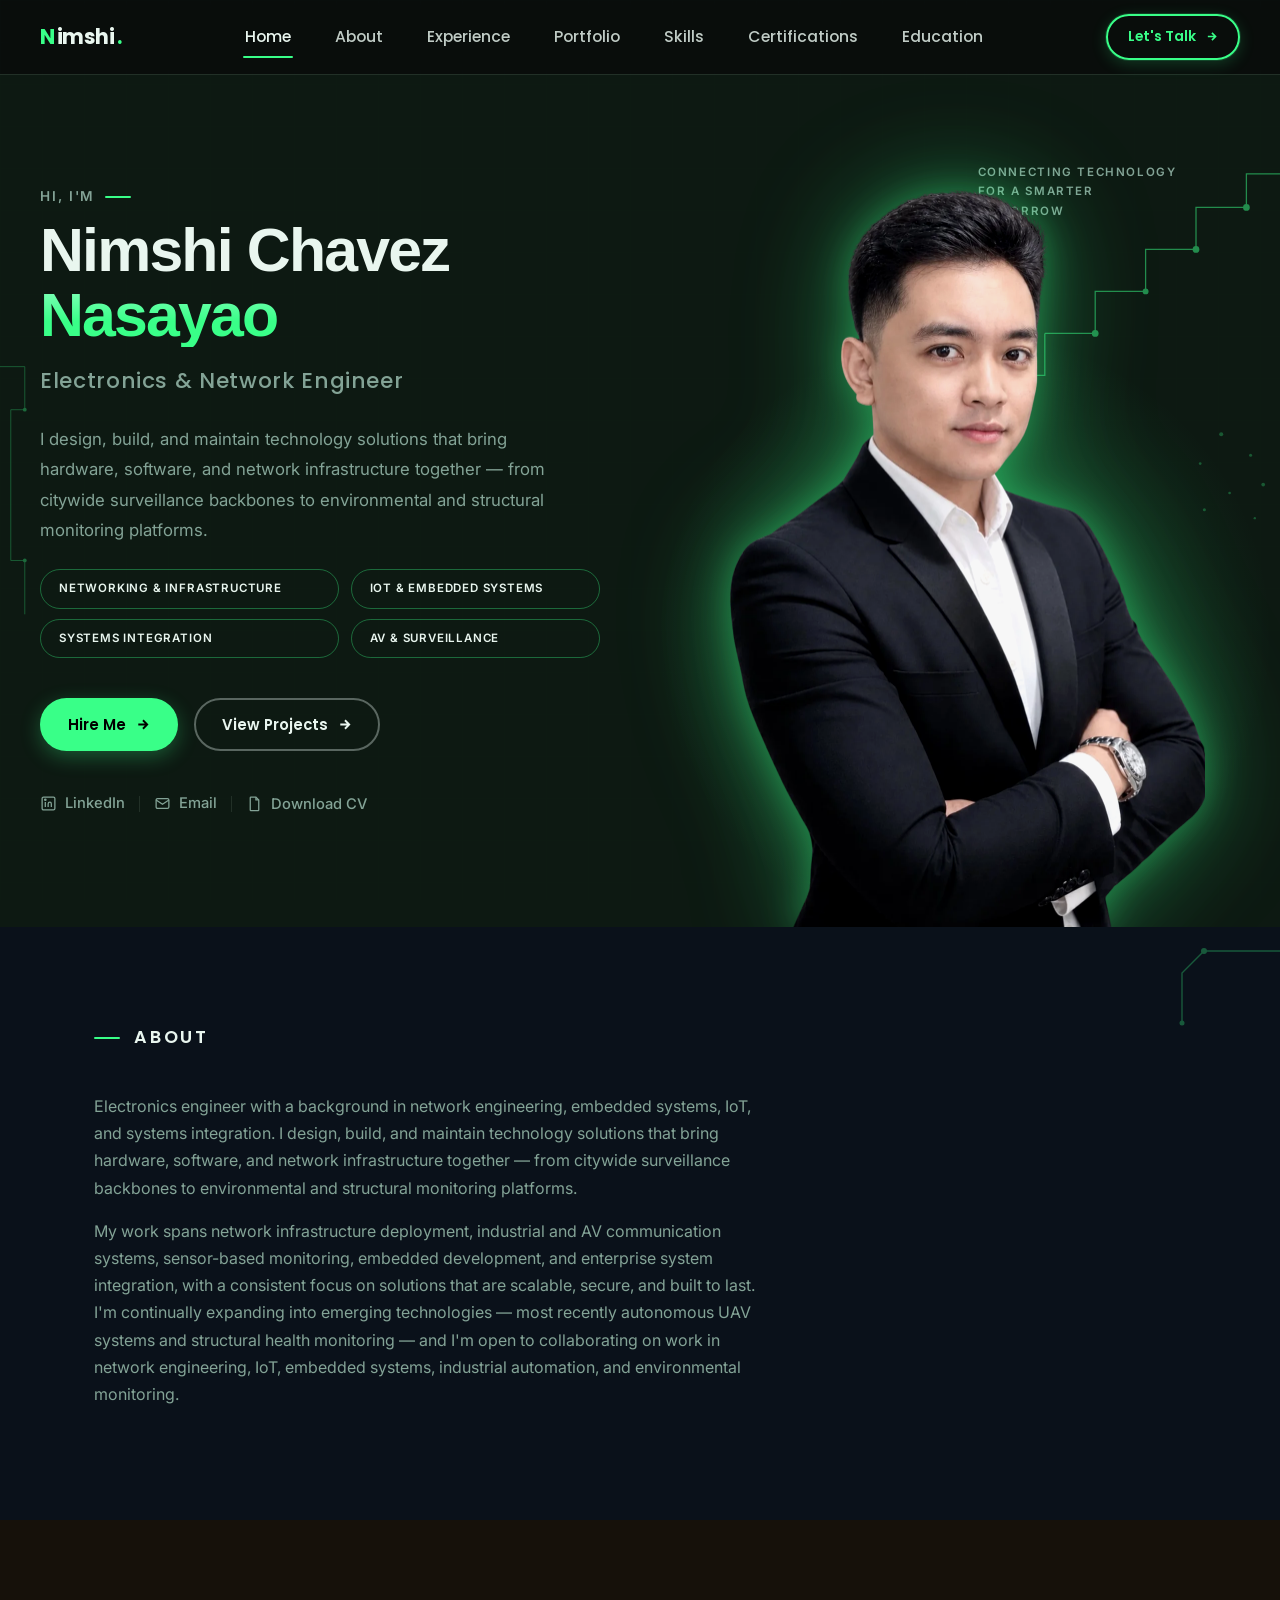
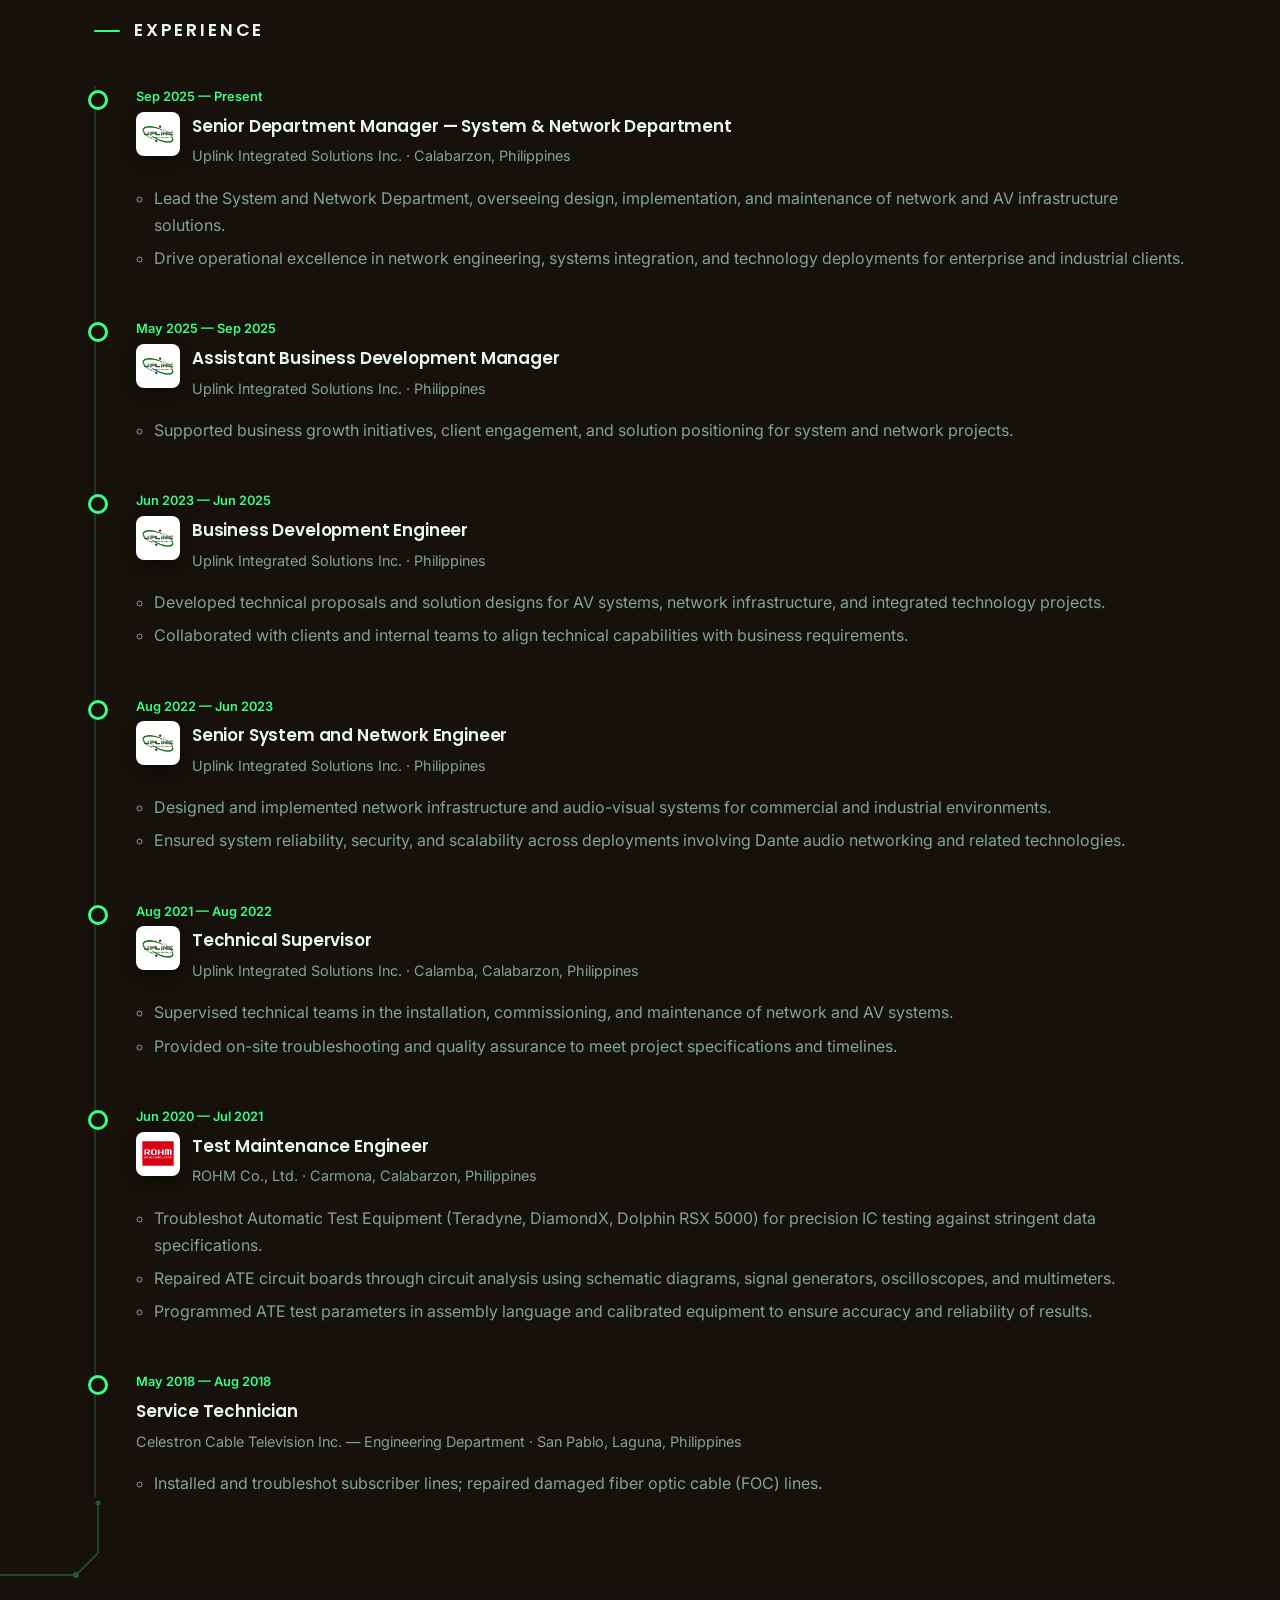
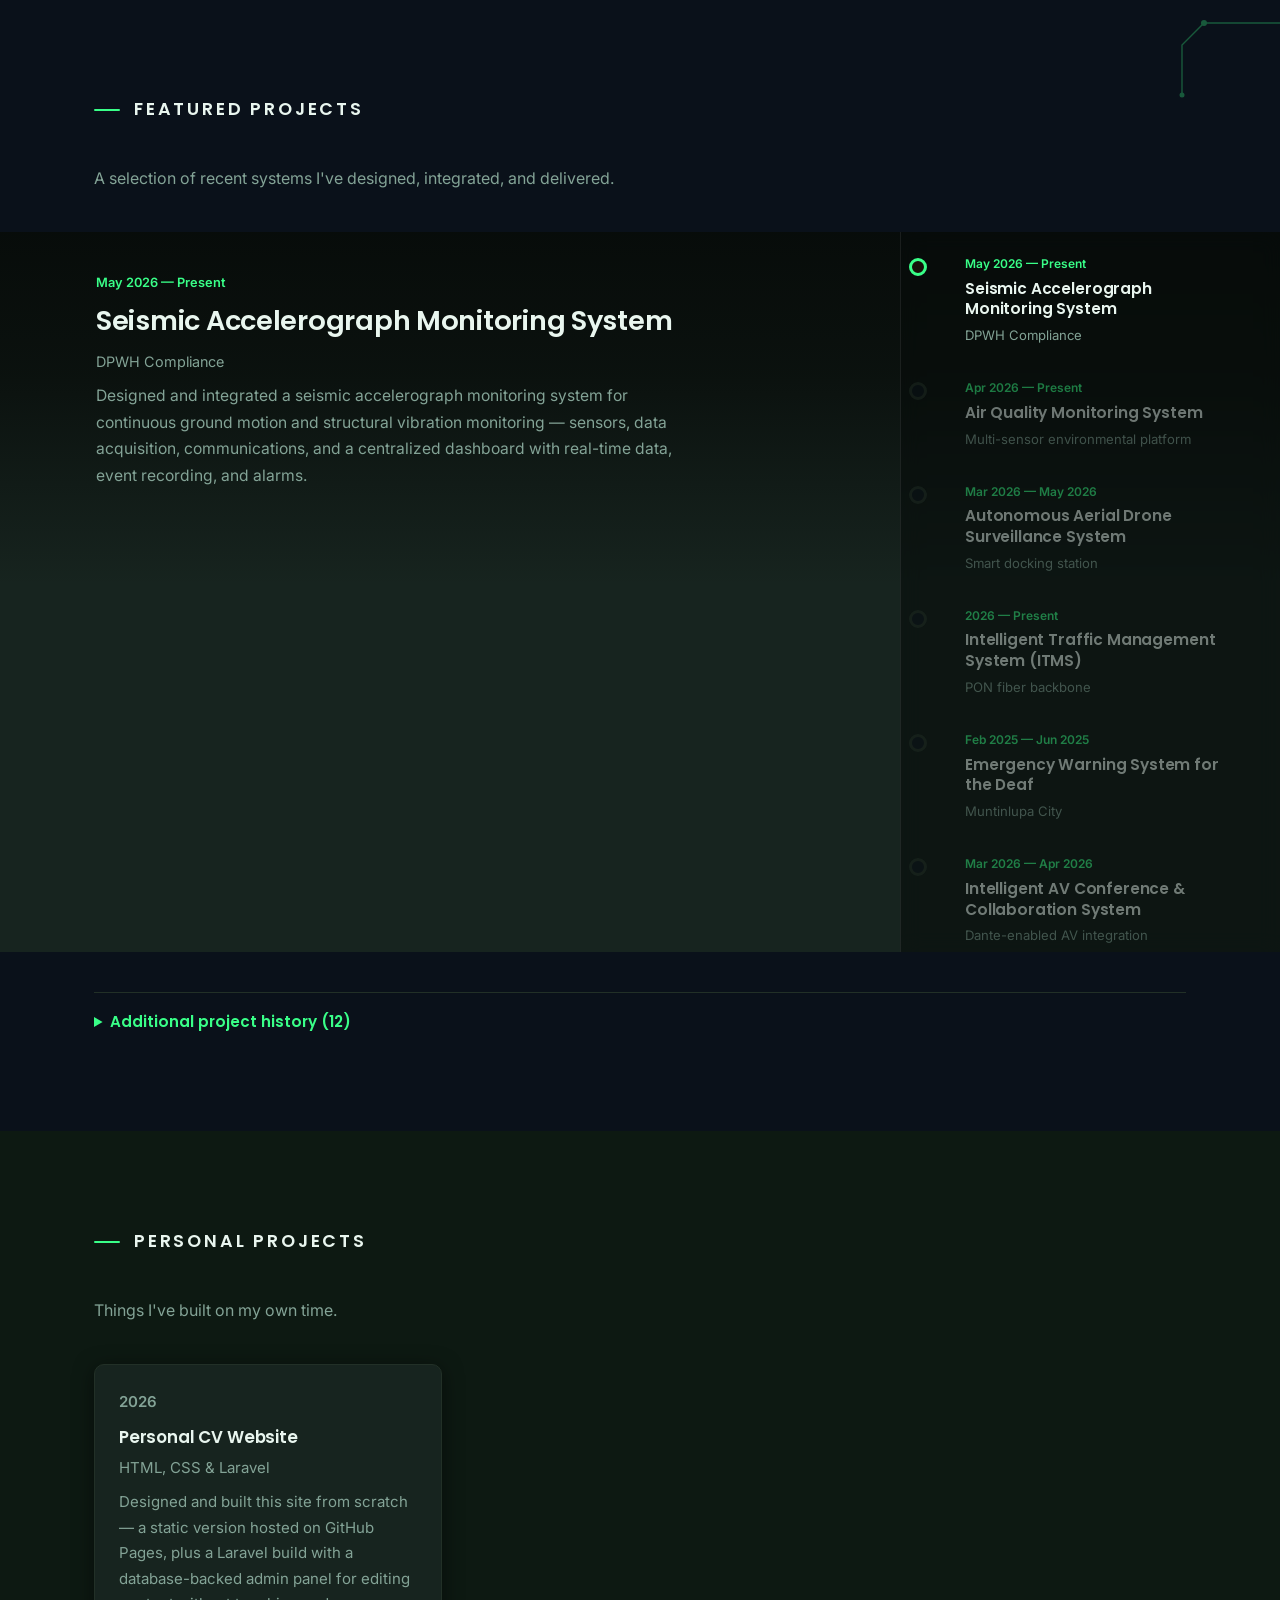
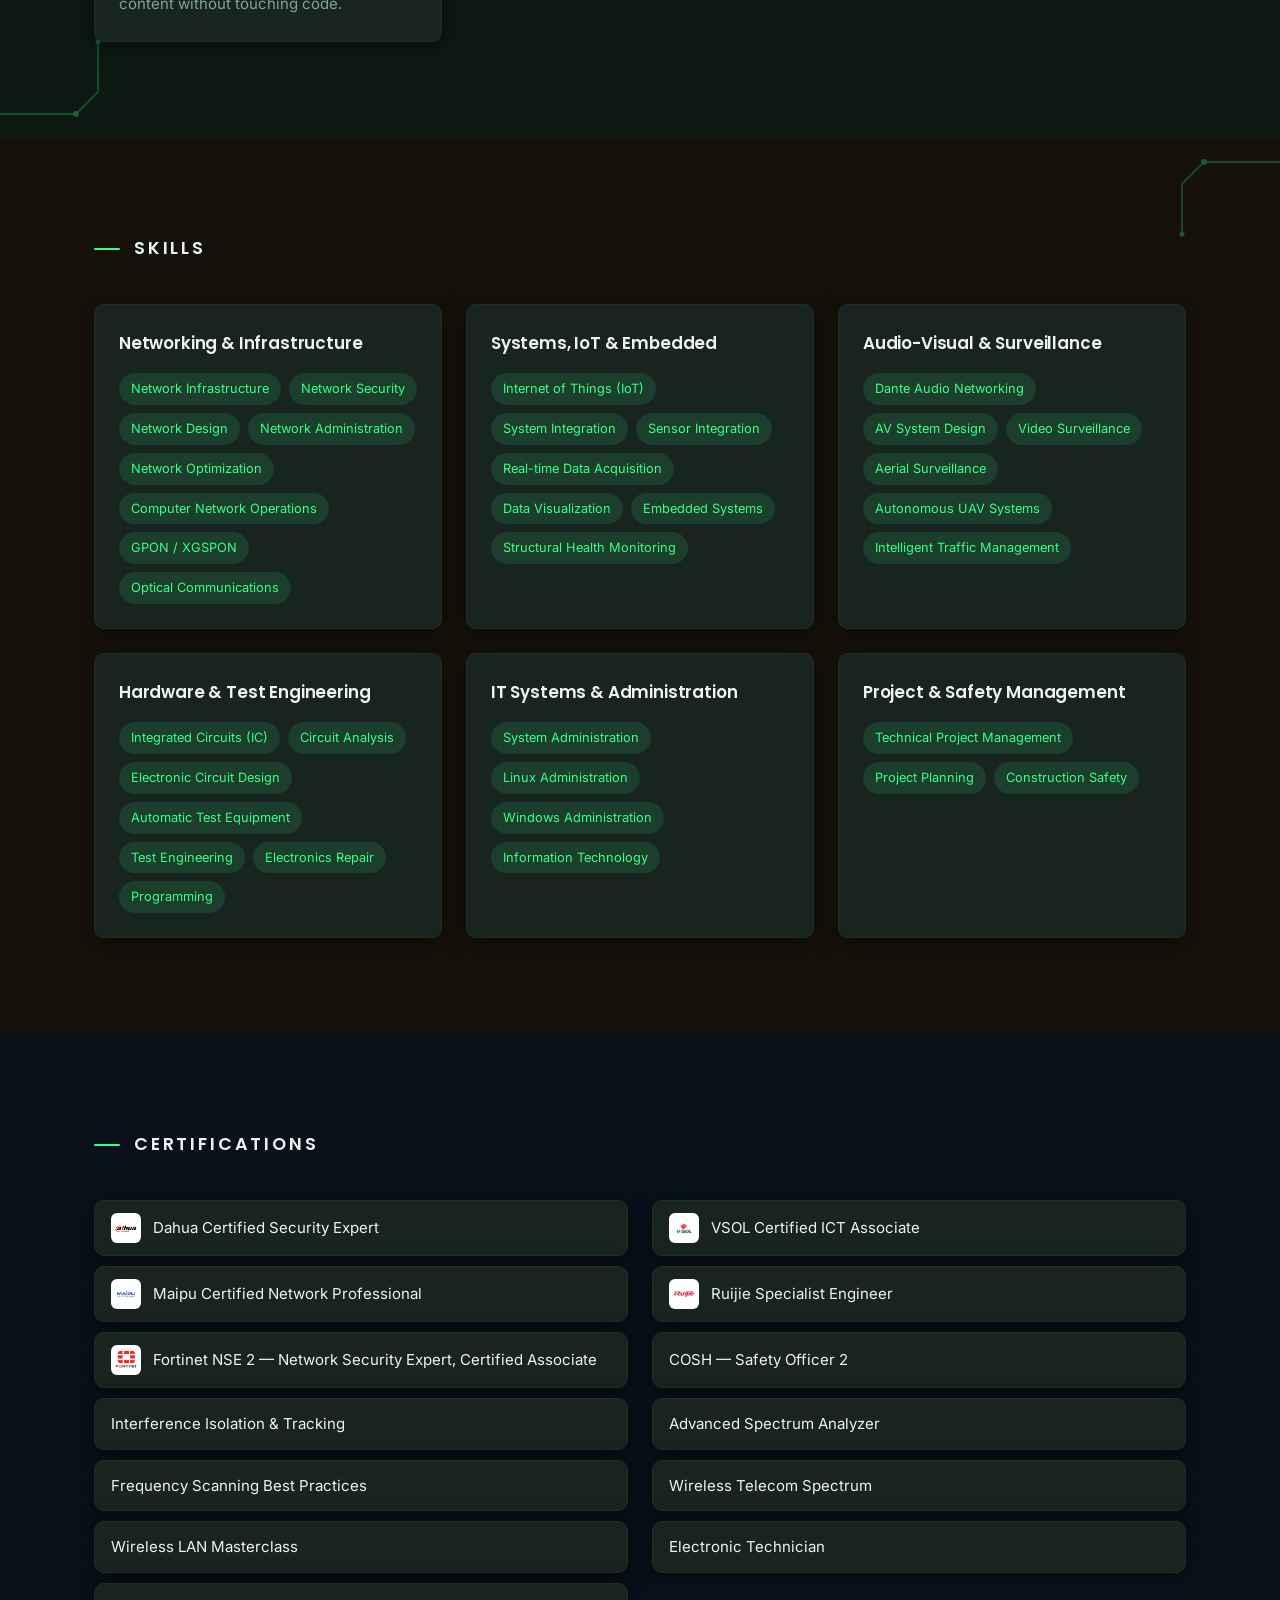
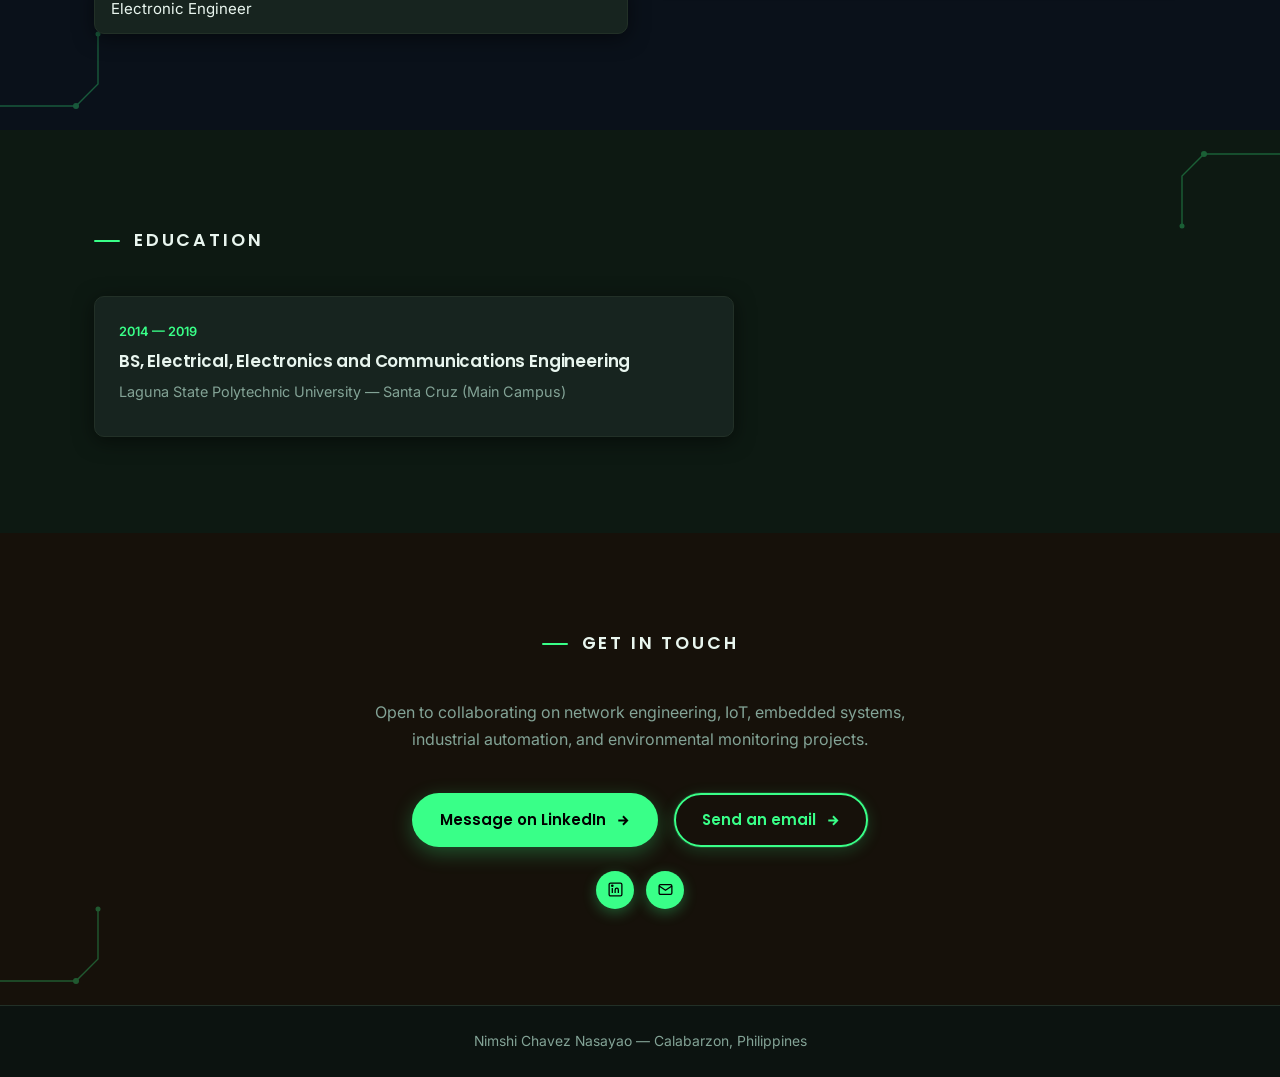
==== commit 04d0f926: "Prepare site for GitHub Pages deployment - Replace photo.jpg with a compressed 960px WebP cutout (83" ====
--- a/index.html
+++ b/index.html
@@ -3,8 +3,13 @@
 <head>
 <meta charset="UTF-8">
 <meta name="viewport" content="width=device-width, initial-scale=1.0">
-<title>Nimshi Nasayao — Senior System &amp; Network Department Manager</title>
-<meta name="description" content="Nimshi Nasayao — Electronics Engineer specializing in network engineering, IoT, embedded systems, and systems integration.">
+<title>Nimshi Chavez Nasayao — Senior System &amp; Network Department Manager</title>
+<meta name="description" content="Nimshi Chavez Nasayao — Electronics Engineer specializing in network engineering, IoT, embedded systems, and systems integration.">
+
+<link rel="icon" type="image/svg+xml" href="images/logo.svg">
+<link rel="icon" type="image/png" sizes="32x32" href="images/favicon-32.png">
+<link rel="icon" type="image/png" sizes="16x16" href="images/favicon-16.png">
+<link rel="apple-touch-icon" href="images/apple-touch-icon.png">
 
 <link rel="preconnect" href="https://fonts.googleapis.com">
 <link rel="preconnect" href="https://fonts.gstatic.com" crossorigin>
@@ -16,9 +21,11 @@
 <!-- ============ HEADER ============ -->
 <header class="site-header">
   <div class="header-row">
-    <a href="#top" class="brand">Nimshi<span class="dot">.</span></a>
+    <a href="#top" class="brand" aria-label="Nimshi Nasayao — home">
+      <span class="brand-accent">N</span>imshi<span class="dot">.</span>
+    </a>
     <nav class="nav" aria-label="Section navigation">
-      <a href="#top">Home</a>
+      <a href="#top" class="active">Home</a>
       <a href="#about">About</a>
       <a href="#experience">Experience</a>
       <a href="#projects">Portfolio</a>
@@ -26,7 +33,7 @@
       <a href="#certifications">Certifications</a>
       <a href="#education">Education</a>
     </nav>
-    <a href="#contact" class="btn btn-primary btn-sm header-cta">Let's Talk</a>
+    <a href="#contact" class="btn btn-ghost btn-sm header-cta">Let's Talk<svg class="btn-arrow" viewBox="0 0 16 16" width="13" height="13" fill="none" stroke="currentColor" stroke-width="2"><path d="M3.5 8h9M8.5 3.5L13 8l-4.5 4.5"/></svg></a>
   </div>
 </header>
 
@@ -34,45 +41,86 @@
 
   <!-- ============ HERO ============ -->
   <section id="top" class="hero">
+
+    <!-- Decorative circuit-trace artwork — purely visual, hidden from AT -->
+    <svg class="hero-circuit hero-circuit-left" viewBox="0 0 260 620" aria-hidden="true" focusable="false">
+      <path d="M0 60 L46 60 L46 140 L20 140 L20 420 L46 420 L46 520" />
+      <circle cx="46" cy="140" r="3.5" />
+      <circle cx="46" cy="420" r="3.5" />
+    </svg>
+
+    <svg class="hero-circuit hero-circuit-right" viewBox="0 0 500 520" aria-hidden="true" focusable="false">
+      <path d="M500 70 L460 70 L460 110 L400 110 L400 160 L340 160 L340 210 L280 210 L280 260 L220 260" />
+      <path d="M220 260 L220 310 L160 310 L160 360" />
+      <circle cx="460" cy="110" r="4" />
+      <circle cx="400" cy="160" r="4" />
+      <circle cx="340" cy="210" r="3.5" />
+      <circle cx="280" cy="260" r="4" class="pulse" />
+      <circle cx="160" cy="310" r="3.5" />
+      <circle cx="160" cy="360" r="3" />
+      <g class="mesh-dot">
+        <circle cx="430" cy="380" r="2.4" />
+        <circle cx="465" cy="405" r="1.8" />
+        <circle cx="405" cy="415" r="1.6" />
+        <circle cx="480" cy="440" r="2.2" />
+        <circle cx="440" cy="450" r="1.6" />
+        <circle cx="410" cy="470" r="1.8" />
+        <circle cx="470" cy="480" r="1.4" />
+      </g>
+    </svg>
+
+    <p class="hero-tagline">Connecting technology<br>for a smarter tomorrow<span class="tagline-dash" aria-hidden="true"></span></p>
+
     <div class="hero-grid">
 
       <div class="hero-inner">
-        <p class="hero-greeting">Hi, I'm <span class="name">Nimshi Nasayao</span></p>
+        <p class="eyebrow">Hi, I'm<span class="eyebrow-dash" aria-hidden="true"></span></p>
+        <h1 class="hero-name">
+          <span class="hero-name-line">Nimshi Chavez</span>
+          <span class="hero-name-line hero-name-accent">Nasayao</span>
+        </h1>
         <p class="hero-title">Electronics &amp; Network Engineer</p>
 
         <p class="hero-role">I design, build, and maintain technology solutions that bring hardware, software, and network infrastructure together — from citywide surveillance backbones to environmental and structural monitoring platforms.</p>
 
         <ul class="hero-skills">
           <li>Networking &amp; Infrastructure</li>
-          <li>IoT &amp; Embedded</li>
+          <li>IoT &amp; Embedded Systems</li>
           <li>Systems Integration</li>
           <li>AV &amp; Surveillance</li>
         </ul>
 
         <div class="hero-actions">
-          <a class="btn btn-primary" href="#contact">Hire Me</a>
-          <a class="btn btn-ghost" href="#projects">See Projects</a>
-        </div>
-
-        <!-- Circular social buttons -->
-        <div class="socials">
-          <a href="https://www.linkedin.com/in/engrnimshinasayao/" target="_blank" rel="noopener" aria-label="LinkedIn">
+          <a class="btn btn-primary" href="#contact">Hire Me<svg class="btn-arrow" viewBox="0 0 16 16" width="15" height="15" fill="none" stroke="currentColor" stroke-width="2"><path d="M3.5 8h9M8.5 3.5L13 8l-4.5 4.5"/></svg></a>
+          <a class="btn btn-outline" href="#projects">View Projects<svg class="btn-arrow" viewBox="0 0 16 16" width="15" height="15" fill="none" stroke="currentColor" stroke-width="2"><path d="M3.5 8h9M8.5 3.5L13 8l-4.5 4.5"/></svg></a>
+        </div>
+
+        <!-- Icon + label social row -->
+        <div class="hero-socials">
+          <a class="social-link" href="https://www.linkedin.com/in/engrnimshinasayao/" target="_blank" rel="noopener">
             <svg viewBox="0 0 24 24" width="17" height="17" fill="none" stroke="currentColor" stroke-width="1.8"><rect x="3" y="3" width="18" height="18" rx="2"/><line x1="7.5" y1="10" x2="7.5" y2="17"/><circle cx="7.5" cy="6.7" r="1"/><path d="M11.5 17v-4.2c0-1.6 1-2.6 2.4-2.6s2.1 1 2.1 2.6V17"/></svg>
+            <span>LinkedIn</span>
           </a>
+          <span class="social-sep" aria-hidden="true"></span>
           <!-- Replace with your real email address -->
-          <a href="mailto:you@example.com" aria-label="Email">
+          <a class="social-link" href="mailto:you@example.com">
             <svg viewBox="0 0 24 24" width="17" height="17" fill="none" stroke="currentColor" stroke-width="1.8"><rect x="3" y="5" width="18" height="14" rx="2"/><path d="M3 7l9 6 9-6"/></svg>
+            <span>Email</span>
           </a>
-          <button class="btn btn-ghost btn-sm" id="print-btn" type="button" style="margin-left:8px;">Download CV</button>
-        </div>
-      </div>
-
-      <!-- PHOTO SLOT — images/photo.png
+          <span class="social-sep" aria-hidden="true"></span>
+          <button class="social-link" id="print-btn" type="button">
+            <svg viewBox="0 0 24 24" width="17" height="17" fill="none" stroke="currentColor" stroke-width="1.8"><path d="M7 3h7l4 4v14a1 1 0 0 1-1 1H7a1 1 0 0 1-1-1V4a1 1 0 0 1 1-1Z"/><path d="M14 3v4h4"/></svg>
+            <span>Download CV</span>
+          </button>
+        </div>
+      </div>
+
+      <!-- PHOTO SLOT — images/photo.webp
            Use a CUTOUT image (background removed, transparent PNG) so you
            appear to stand on the page, like the reference design.
            If the file is missing, this column hides itself automatically. -->
       <div class="hero-photo-col" id="hero-photo-col">
-        <img class="hero-photo" src="images/photo.png" alt="Nimshi Nasayao"
+        <img class="hero-photo" src="images/photo.webp" alt="Nimshi Chavez Nasayao"
              onerror="document.getElementById('hero-photo-col').style.display='none';
                       document.querySelector('.hero-grid').classList.add('no-photo');">
       </div>
@@ -82,6 +130,7 @@
 
   <!-- ============ ABOUT ============ -->
   <section id="about" class="section">
+    <svg class="section-decor section-decor-tr" viewBox="0 0 180 140" aria-hidden="true" focusable="false"><path d="M180 24 H104 L82 46 V96"/><circle cx="104" cy="24" r="3"/><circle cx="82" cy="96" r="2.5"/></svg>
     <div class="wrap">
       <h2>About</h2>
       <div class="prose">
@@ -94,6 +143,7 @@
   <!-- ============ EXPERIENCE ============
        To add a role: copy one <li class="timeline-item"> block and edit it. -->
   <section id="experience" class="section section-alt">
+    <svg class="section-decor section-decor-bl" viewBox="0 0 180 140" aria-hidden="true" focusable="false"><path d="M0 116 H76 L98 94 V44"/><circle cx="76" cy="116" r="3"/><circle cx="98" cy="44" r="2.5"/></svg>
     <div class="wrap">
       <h2>Experience</h2>
       <!-- Company logos: drop square PNG/SVG files (44×44 or larger,
@@ -214,82 +264,118 @@
   <!-- ============ KEY PROJECTS ============
        Featured projects are cards. Older ones go in the collapsed list below. -->
   <section id="projects" class="section">
-    <div class="wrap">
-      <h2>Key Projects</h2>
+    <svg class="section-decor section-decor-tr" viewBox="0 0 180 140" aria-hidden="true" focusable="false"><path d="M180 24 H104 L82 46 V96"/><circle cx="104" cy="24" r="3"/><circle cx="82" cy="96" r="2.5"/></svg>
+    <div class="wrap">
+      <h2>Featured Projects</h2>
       <p class="section-intro">A selection of recent systems I've designed, integrated, and delivered.</p>
 
-      <div class="project-grid">
-
-        <article class="project-card">
-          <!-- IMAGE SLOT — images/projects/seismic.jpg (16:9 works best) -->
-          <img class="project-card-img" src="images/projects/seismic.jpg" alt="" onerror="this.style.display='none'">
-          <p class="tl-date">May 2026 — Present</p>
-          <h3>Seismic Accelerograph Monitoring System</h3>
-          <p class="tl-meta">DPWH Compliance</p>
-          <p>Designed and integrated a seismic accelerograph monitoring system for continuous ground motion and structural vibration monitoring — sensors, data acquisition, communications, and a centralized dashboard with real-time data, event recording, and alarms.</p>
-        </article>
-
-        <article class="project-card">
-          <!-- IMAGE SLOT — images/projects/air-quality.jpg (16:9 works best) -->
-          <img class="project-card-img" src="images/projects/air-quality.jpg" alt="" onerror="this.style.display='none'">
-          <p class="tl-date">Apr 2026 — Present</p>
-          <h3>Air Quality Monitoring System</h3>
-          <p class="tl-meta">Multi-sensor environmental platform</p>
-          <p>Designed and integrated a multi-sensor air quality platform tracking PM2.5, PM10, SO₂, and airborne lead, with real-time collection, storage, a web dashboard, trend visualization, and alarm notifications.</p>
-        </article>
-
-        <article class="project-card">
-          <!-- IMAGE SLOT — images/projects/drone.jpg (16:9 works best) -->
-          <img class="project-card-img" src="images/projects/drone.jpg" alt="" onerror="this.style.display='none'">
-          <p class="tl-date">Mar 2026 — May 2026</p>
-          <h3>Autonomous Aerial Drone Surveillance System</h3>
-          <p class="tl-meta">Smart docking station</p>
-          <p>Integrated an autonomous drone system with a smart docking station for automated takeoff/landing, waypoint missions, and charging, with optical/thermal/LRF payloads streaming live video and telemetry to command centers for disaster response and infrastructure monitoring.</p>
-        </article>
-
-        <article class="project-card">
-          <!-- IMAGE SLOT — images/projects/itms.jpg (16:9 works best) -->
-          <img class="project-card-img" src="images/projects/itms.jpg" alt="" onerror="this.style.display='none'">
-          <p class="tl-date">2026 — Present</p>
-          <h3>Intelligent Traffic Management System (ITMS)</h3>
-          <p class="tl-meta">PON fiber backbone</p>
-          <p>Designed and deployed an ITMS integrating traffic cameras, ANPR, pedestrian counting, and signal controllers over a PON fiber backbone, enabling real-time monitoring and incident detection from a centralized Operations Center.</p>
-        </article>
-
-        <article class="project-card">
-          <!-- IMAGE SLOT — images/projects/ews.jpg (16:9 works best) -->
-          <img class="project-card-img" src="images/projects/ews.jpg" alt="" onerror="this.style.display='none'">
-          <p class="tl-date">Feb 2025 — Jun 2025</p>
-          <h3>Emergency Warning System for the Deaf</h3>
-          <p class="tl-meta">Muntinlupa City</p>
-          <p>Researched and developed an embedded emergency warning system integrated with the city's Operations Center via radio communication, with protocols designed for compatibility across multi-brand components — supporting citywide early warning for deaf residents.</p>
-        </article>
-
-        <article class="project-card">
-          <!-- IMAGE SLOT — images/projects/av-conference.jpg (16:9 works best) -->
-          <img class="project-card-img" src="images/projects/av-conference.jpg" alt="" onerror="this.style.display='none'">
-          <p class="tl-date">Mar 2026 — Apr 2026</p>
-          <h3>Intelligent AV Conference &amp; Collaboration System</h3>
-          <p class="tl-meta">Dante-enabled AV integration</p>
-          <p>Designed and integrated a conference room AV solution with Dante-enabled audio, a digital mixer, video control, an interactive display, and room scheduling — full network and automation integration end to end.</p>
-        </article>
-
+      <!-- SCROLL-DRIVEN FEATURE: a full-width photo is the background for
+           the whole block. The title/description sit over the top of it,
+           and the timeline overlays the bottom-right corner as its own
+           scrollable panel — scroll that list and script.js crossfades
+           the background photo and swaps the text to match whichever
+           project entry is in view. -->
+      <div class="feature-scroller">
+
+        <div class="feature-stage">
+          <div class="feature-bg is-visible" id="feature-bg-a" style="background-image:url('images/projects/seismic.jpg')"></div>
+          <div class="feature-bg" id="feature-bg-b"></div>
+          <div class="feature-info">
+            <p class="tl-date" id="feature-date">May 2026 — Present</p>
+            <h3 id="feature-title">Seismic Accelerograph Monitoring System</h3>
+            <p class="tl-meta" id="feature-meta">DPWH Compliance</p>
+            <p id="feature-desc">Designed and integrated a seismic accelerograph monitoring system for continuous ground motion and structural vibration monitoring — sensors, data acquisition, communications, and a centralized dashboard with real-time data, event recording, and alarms.</p>
+          </div>
+        </div>
+
+        <ol class="feature-timeline" id="feature-timeline">
+
+          <li class="feature-timeline-item is-active" tabindex="0"
+              data-img="images/projects/seismic.jpg"
+              data-date="May 2026 — Present"
+              data-title="Seismic Accelerograph Monitoring System"
+              data-meta="DPWH Compliance"
+              data-desc="Designed and integrated a seismic accelerograph monitoring system for continuous ground motion and structural vibration monitoring — sensors, data acquisition, communications, and a centralized dashboard with real-time data, event recording, and alarms.">
+            <p class="tl-date">May 2026 — Present</p>
+            <h3>Seismic Accelerograph Monitoring System</h3>
+            <p class="tl-meta">DPWH Compliance</p>
+          </li>
+
+          <li class="feature-timeline-item" tabindex="0"
+              data-img="images/projects/air-quality.jpg"
+              data-date="Apr 2026 — Present"
+              data-title="Air Quality Monitoring System"
+              data-meta="Multi-sensor environmental platform"
+              data-desc="Designed and integrated a multi-sensor air quality platform tracking PM2.5, PM10, SO₂, and airborne lead, with real-time collection, storage, a web dashboard, trend visualization, and alarm notifications.">
+            <p class="tl-date">Apr 2026 — Present</p>
+            <h3>Air Quality Monitoring System</h3>
+            <p class="tl-meta">Multi-sensor environmental platform</p>
+          </li>
+
+          <li class="feature-timeline-item" tabindex="0"
+              data-img="images/projects/drone.jpg"
+              data-date="Mar 2026 — May 2026"
+              data-title="Autonomous Aerial Drone Surveillance System"
+              data-meta="Smart docking station"
+              data-desc="Integrated an autonomous drone system with a smart docking station for automated takeoff/landing, waypoint missions, and charging, with optical/thermal/LRF payloads streaming live video and telemetry to command centers for disaster response and infrastructure monitoring.">
+            <p class="tl-date">Mar 2026 — May 2026</p>
+            <h3>Autonomous Aerial Drone Surveillance System</h3>
+            <p class="tl-meta">Smart docking station</p>
+          </li>
+
+          <li class="feature-timeline-item" tabindex="0"
+              data-img="images/projects/itms.jpg"
+              data-date="2026 — Present"
+              data-title="Intelligent Traffic Management System (ITMS)"
+              data-meta="PON fiber backbone"
+              data-desc="Designed and deployed an ITMS integrating traffic cameras, ANPR, pedestrian counting, and signal controllers over a PON fiber backbone, enabling real-time monitoring and incident detection from a centralized Operations Center.">
+            <p class="tl-date">2026 — Present</p>
+            <h3>Intelligent Traffic Management System (ITMS)</h3>
+            <p class="tl-meta">PON fiber backbone</p>
+          </li>
+
+          <li class="feature-timeline-item" tabindex="0"
+              data-img="images/projects/ews.jpg"
+              data-date="Feb 2025 — Jun 2025"
+              data-title="Emergency Warning System for the Deaf"
+              data-meta="Muntinlupa City"
+              data-desc="Researched and developed an embedded emergency warning system integrated with the city's Operations Center via radio communication, with protocols designed for compatibility across multi-brand components — supporting citywide early warning for deaf residents.">
+            <p class="tl-date">Feb 2025 — Jun 2025</p>
+            <h3>Emergency Warning System for the Deaf</h3>
+            <p class="tl-meta">Muntinlupa City</p>
+          </li>
+
+          <li class="feature-timeline-item" tabindex="0"
+              data-img="images/projects/av-conference.jpg"
+              data-date="Mar 2026 — Apr 2026"
+              data-title="Intelligent AV Conference &amp; Collaboration System"
+              data-meta="Dante-enabled AV integration"
+              data-desc="Designed and integrated a conference room AV solution with Dante-enabled audio, a digital mixer, video control, an interactive display, and room scheduling — full network and automation integration end to end.">
+            <p class="tl-date">Mar 2026 — Apr 2026</p>
+            <h3>Intelligent AV Conference &amp; Collaboration System</h3>
+            <p class="tl-meta">Dante-enabled AV integration</p>
+          </li>
+
+        </ol>
       </div>
 
       <details class="more-projects">
         <summary>Additional project history (12)</summary>
         <ul class="project-list">
-          <li><span>Carmona Citywide Surveillance System</span><span class="tl-date">2025</span></li>
-          <li><span>Bay, Laguna Operations Center &amp; Citywide Surveillance</span><span class="tl-date">2024</span></li>
-          <li><span>Muntinlupa City Computer Aided Dispatch (CAD) Network</span><span class="tl-date">2023 – 2024</span></li>
-          <li><span>Muntinlupa City Outdoor Video Wall Installation</span><span class="tl-date">2024</span></li>
-          <li><span>Muntinlupa Citywide Public Wi-Fi</span><span class="tl-date">2024</span></li>
-          <li><span>Muntinlupa Citywide Surveillance System — Phase III</span><span class="tl-date">Feb – Apr 2023</span></li>
-          <li><span>DepEd Schools Surveillance System, Muntinlupa City</span><span class="tl-date">Oct 2022 – Jan 2023</span></li>
-          <li><span>Citywide Command &amp; Control System — DRRMO Santa Cruz, Laguna</span><span class="tl-date">Jul – Sep 2022</span></li>
-          <li><span>Aquatic Center Sports Complex — Network, Voice &amp; Surveillance</span><span class="tl-date">Jul – Aug 2022</span></li>
-          <li><span>General Trias City Operations Center &amp; Citywide Surveillance</span><span class="tl-date">2022</span></li>
-          <li><span>Citywide Command &amp; Control System — DRRMO Muntinlupa City</span><span class="tl-date">2021</span></li>
+          <li><span>City of Carmona, Cavite - Citywide Surveillance System</span><span class="tl-date">2025</span></li>
+          <li><span>City of Carmona, Cavite - Citywide Surveillance System</span><span class="tl-date">2025</span></li>
+          <li><span>City of Carmona, Cavite - Citywide Surveillance System</span><span class="tl-date">2025</span></li>
+          <li><span>City of Carmona, Cavite - Citywide Surveillance System</span><span class="tl-date">2025</span></li>
+          <li><span>Municipality of Bay, Laguna - Operations Center &amp; Citywide Surveillance</span><span class="tl-date">2024</span></li>
+          <li><span>City of Muntinlupa, NCR - Computer Aided Dispatch (CAD) Network</span><span class="tl-date">2023 – 2024</span></li>
+          <li><span>City of Muntinlupa, NCR - Outdoor Video Wall Installation</span><span class="tl-date">2024</span></li>
+          <li><span>City of Muntinlupa, NCR - Citywide Public Wi-Fi</span><span class="tl-date">2024</span></li>
+          <li><span>City of Muntinlupa, NCR - Citywide Surveillance System — Phase III</span><span class="tl-date">Feb – Apr 2023</span></li>
+          <li><span>City of Muntinlupa, NCR - DepEd Schools Surveillance System</span><span class="tl-date">Oct 2022 – Jan 2023</span></li>
+          <li><span>Municipality of Santa Cruz, Laguna - Municipality-wide Command &amp; Control System</span><span class="tl-date">Jul – Sep 2022</span></li>
+          <li><span>City of Muntinlupa, NCR - Aquatic Center Sports Complex — Network, Voice &amp; Surveillance</span><span class="tl-date">Jul – Aug 2022</span></li>
+          <li><span>City of General Trias, Cavite - Operations Center &amp; Citywide Surveillance</span><span class="tl-date">2022</span></li>
+          <li><span>City of Muntinlupa, NCR - Citywide Command &amp; Control System</span><span class="tl-date">2021</span></li>
           <li><span>UPLINK ISP Network Design and Implementation</span><span class="tl-date">Sep – Nov 2020</span></li>
         </ul>
       </details>
@@ -300,6 +386,7 @@
        Delete this whole <section> if you don't want it yet,
        or copy a .project-card block above into the grid. -->
   <section id="personal-projects" class="section section-alt">
+    <svg class="section-decor section-decor-bl" viewBox="0 0 180 140" aria-hidden="true" focusable="false"><path d="M0 116 H76 L98 94 V44"/><circle cx="76" cy="116" r="3"/><circle cx="98" cy="44" r="2.5"/></svg>
     <div class="wrap">
       <h2>Personal Projects</h2>
       <p class="section-intro">Things I've built on my own time.</p>
@@ -319,6 +406,7 @@
 
   <!-- ============ SKILLS ============ -->
   <section id="skills" class="section">
+    <svg class="section-decor section-decor-tr" viewBox="0 0 180 140" aria-hidden="true" focusable="false"><path d="M180 24 H104 L82 46 V96"/><circle cx="104" cy="24" r="3"/><circle cx="82" cy="96" r="2.5"/></svg>
     <div class="wrap">
       <h2>Skills</h2>
       <div class="skills-grid">
@@ -378,31 +466,33 @@
 
   <!-- ============ CERTIFICATIONS ============ -->
   <section id="certifications" class="section section-alt">
+    <svg class="section-decor section-decor-bl" viewBox="0 0 180 140" aria-hidden="true" focusable="false"><path d="M0 116 H76 L98 94 V44"/><circle cx="76" cy="116" r="3"/><circle cx="98" cy="44" r="2.5"/></svg>
     <div class="wrap">
       <h2>Certifications</h2>
       <!-- Certification/vendor logos: drop square PNG/SVG files into
            images/logos/ using the names below. Any cert without a
            matching file just shows as plain text — no broken-image icon. -->
       <ul class="cert-list">
-        <li><img class="cert-logo" src="images/logos/PRC.svg" alt="" onerror="this.style.display='none'"><span>Electronic Technician</span></li>
-        <li><img class="cert-logo" src="images/logos/PRC.svg" alt="" onerror="this.style.display='none'"><span>Electronic Engineer</span></li>
         <li><img class="cert-logo" src="images/logos/dahua.png" alt="" onerror="this.style.display='none'"><span>Dahua Certified Security Expert</span></li>
-        <li><img class="cert-logo" src="images/logos/VSOL.png" alt="" onerror="this.style.display='none'"><span>VSOL Certified ICT Associate</span></li>
+        <li><img class="cert-logo" src="images/logos/vsol.png" alt="" onerror="this.style.display='none'"><span>VSOL Certified ICT Associate</span></li>
         <li><img class="cert-logo" src="images/logos/maipu.png" alt="" onerror="this.style.display='none'"><span>Maipu Certified Network Professional</span></li>
         <li><img class="cert-logo" src="images/logos/ruijie.png" alt="" onerror="this.style.display='none'"><span>Ruijie Specialist Engineer</span></li>
         <li><img class="cert-logo" src="images/logos/fortinet.png" alt="" onerror="this.style.display='none'"><span>Fortinet NSE 2 — Network Security Expert, Certified Associate</span></li>
-        <li><img class="cert-logo" src="images/logos/DOLE.svg" alt="" onerror="this.style.display='none'"><span>COSH — Safety Officer 2</span></li>
+        <li><img class="cert-logo" src="images/logos/cosh.png" alt="" onerror="this.style.display='none'"><span>COSH — Safety Officer 2</span></li>
         <li><img class="cert-logo" src="images/logos/interference-isolation.png" alt="" onerror="this.style.display='none'"><span>Interference Isolation &amp; Tracking</span></li>
         <li><img class="cert-logo" src="images/logos/spectrum-analyzer.png" alt="" onerror="this.style.display='none'"><span>Advanced Spectrum Analyzer</span></li>
         <li><img class="cert-logo" src="images/logos/frequency-scanning.png" alt="" onerror="this.style.display='none'"><span>Frequency Scanning Best Practices</span></li>
         <li><img class="cert-logo" src="images/logos/wireless-telecom-spectrum.png" alt="" onerror="this.style.display='none'"><span>Wireless Telecom Spectrum</span></li>
         <li><img class="cert-logo" src="images/logos/wireless-lan.png" alt="" onerror="this.style.display='none'"><span>Wireless LAN Masterclass</span></li>
+        <li><img class="cert-logo" src="images/logos/electronic-technician.png" alt="" onerror="this.style.display='none'"><span>Electronic Technician</span></li>
+        <li><img class="cert-logo" src="images/logos/electronic-engineer.png" alt="" onerror="this.style.display='none'"><span>Electronic Engineer</span></li>
       </ul>
     </div>
   </section>
 
   <!-- ============ EDUCATION ============ -->
   <section id="education" class="section">
+    <svg class="section-decor section-decor-tr" viewBox="0 0 180 140" aria-hidden="true" focusable="false"><path d="M180 24 H104 L82 46 V96"/><circle cx="104" cy="24" r="3"/><circle cx="82" cy="96" r="2.5"/></svg>
     <div class="wrap">
       <h2>Education</h2>
       <div class="edu-block">
@@ -415,13 +505,14 @@
 
   <!-- ============ CONTACT ============ -->
   <section id="contact" class="section section-alt contact-section">
+    <svg class="section-decor section-decor-bl" viewBox="0 0 180 140" aria-hidden="true" focusable="false"><path d="M0 116 H76 L98 94 V44"/><circle cx="76" cy="116" r="3"/><circle cx="98" cy="44" r="2.5"/></svg>
     <div class="wrap">
       <h2>Get in touch</h2>
       <p class="section-intro">Open to collaborating on network engineering, IoT, embedded systems, industrial automation, and environmental monitoring projects.</p>
       <div class="hero-actions">
-        <a class="btn btn-primary" href="https://www.linkedin.com/in/engrnimshinasayao/" target="_blank" rel="noopener">Message on LinkedIn</a>
+        <a class="btn btn-primary" href="https://www.linkedin.com/in/engrnimshinasayao/" target="_blank" rel="noopener">Message on LinkedIn<svg class="btn-arrow" viewBox="0 0 16 16" width="15" height="15" fill="none" stroke="currentColor" stroke-width="2"><path d="M3.5 8h9M8.5 3.5L13 8l-4.5 4.5"/></svg></a>
         <!-- Replace with your real email address -->
-        <a class="btn btn-ghost" href="mailto:you@example.com">Send an email</a>
+        <a class="btn btn-ghost" href="mailto:you@example.com">Send an email<svg class="btn-arrow" viewBox="0 0 16 16" width="15" height="15" fill="none" stroke="currentColor" stroke-width="2"><path d="M3.5 8h9M8.5 3.5L13 8l-4.5 4.5"/></svg></a>
       </div>
       <div class="socials">
         <a href="https://www.linkedin.com/in/engrnimshinasayao/" target="_blank" rel="noopener" aria-label="LinkedIn">
@@ -438,7 +529,7 @@
 
 <footer class="site-footer">
   <div class="wrap">
-    <p>Nimshi Nasayao — Calabarzon, Philippines</p>
+    <p>Nimshi Chavez Nasayao — Calabarzon, Philippines</p>
   </div>
 </footer>
 
--- a/style.css
+++ b/style.css
@@ -10,7 +10,7 @@
   --accent: #39FF88;
   --accent-hover: #22D96C;
   --accent-soft: rgba(57, 255, 136, 0.12);
-  --accent-dark: #04140B;
+  --accent-dark: #000000;
 
   /* Section color zones — three dark, low-luminance tints (solder-mask
      green / blueprint blue / copper amber) that rotate across sections
@@ -65,6 +65,8 @@
   margin: 0 auto;
   padding-left: var(--space-3);
   padding-right: var(--space-3);
+  position: relative;
+  z-index: 1;
 }
 
 h1, h2, h3, .brand, .nav a, .btn{
@@ -72,10 +74,24 @@
 }
 
 h2{
-  font-size: clamp(1.6rem, 3vw, 2.1rem);
-  font-weight: 700;
-  margin: 0 0 var(--space-2);
-  letter-spacing: -0.02em;
+  display: flex;
+  align-items: center;
+  gap: 14px;
+  font-size: clamp(0.95rem, 1.6vw, 1.1rem);
+  font-weight: 600;
+  margin: 0 0 var(--space-4);
+  letter-spacing: 0.16em;
+  text-transform: uppercase;
+  color: var(--ink);
+}
+
+h2::before{
+  content: "";
+  flex: 0 0 auto;
+  width: 26px;
+  height: 2px;
+  background: var(--accent);
+  border-radius: 2px;
 }
 
 h3{
@@ -90,16 +106,7 @@
 
 ::selection{ background: var(--accent); color: var(--accent-dark); }
 
-/* Small accent rule under section headings */
-.section > .wrap > h2::after{
-  content: "";
-  display: block;
-  width: 48px;
-  height: 3px;
-  background: var(--accent);
-  border-radius: 2px;
-  margin-top: 10px;
-}
+
 
 /* ---------- Header ---------- */
 .site-header{
@@ -123,6 +130,9 @@
 }
 
 .brand{
+  display: inline-flex;
+  align-items: center;
+  gap: 2px;
   font-family: var(--font-display);
   font-weight: 700;
   font-size: 1.3rem;
@@ -131,6 +141,7 @@
   color: var(--ink);
 }
 .brand .dot{ color: var(--accent); }
+.brand-accent{ color: var(--accent); }
 
 .nav{
   display: flex;
@@ -139,15 +150,16 @@
 }
 
 .nav a{
-  font-size: 0.93rem;
+  font-size: 0.98rem;
   font-weight: 500;
   text-decoration: none;
-  color: var(--ink-soft);
+  color: rgba(233, 246, 239, 0.82);
   position: relative;
-  padding: 4px 0;
+  padding: 8px 2px;
 }
 
 .nav a:hover, .nav a:focus-visible{ color: var(--accent); }
+.nav a.active{ color: var(--ink); }
 
 .nav a::after{
   content: "";
@@ -158,7 +170,7 @@
   border-radius: 2px;
   transition: width 0.22s ease;
 }
-.nav a:hover::after{ width: 100%; }
+.nav a:hover::after, .nav a.active::after{ width: 100%; }
 
 /* ---------- Buttons ---------- */
 .btn{
@@ -188,9 +200,22 @@
   background: transparent;
   border-color: var(--accent);
   color: var(--accent);
+  box-shadow: 0 0 0 1px rgba(57,255,136,0.15), 0 4px 16px rgba(57,255,136,0.18);
 }
 .btn-ghost:hover{
   background: var(--accent-soft);
+  transform: translateY(-2px);
+  box-shadow: 0 0 0 1px rgba(57,255,136,0.25), 0 8px 22px rgba(57,255,136,0.3);
+}
+
+.btn-outline{
+  background: transparent;
+  border-color: rgba(233,246,239,0.35);
+  color: var(--ink);
+}
+.btn-outline:hover{
+  border-color: var(--ink);
+  background: rgba(233,246,239,0.06);
   transform: translateY(-2px);
 }
 
@@ -204,6 +229,8 @@
 }
 
 .hero-grid{
+  position: relative;
+  z-index: 1;
   display: grid;
   grid-template-columns: 1.05fr 0.95fr;
   align-items: end;
@@ -222,46 +249,87 @@
   max-width: 560px;
 }
 
-.hero-greeting{
+/* "Hi, I'm" eyebrow label */
+.eyebrow{
+  display: flex;
+  align-items: center;
+  gap: 10px;
+  margin: 0 0 10px;
+  font-size: 0.85rem;
+  font-weight: 600;
+  letter-spacing: 0.14em;
+  text-transform: uppercase;
+  color: var(--ink-soft);
+}
+.eyebrow-dash{
+  display: inline-block;
+  width: 26px;
+  height: 2px;
+  background: var(--accent);
+  border-radius: 2px;
+}
+
+.hero-name{
   font-family: var(--font-display);
-  font-size: clamp(2rem, 4.4vw, 3rem);
-  font-weight: 700;
-  letter-spacing: -0.025em;
-  line-height: 1.15;
-  margin: 0 0 6px;
-}
-.hero-greeting .name{ color: var(--accent); }
+  font-size: clamp(2.4rem, 5.4vw, 3.8rem);
+  font-weight: 800;
+  letter-spacing: -0.03em;
+  line-height: 1.06;
+  margin: 0 0 var(--space-2);
+}
+.hero-name-line{ display: block; }
+.hero-name-accent{
+  color: var(--accent);
+  background: linear-gradient(180deg, #8CFFC0, var(--accent) 60%);
+  -webkit-background-clip: text;
+  background-clip: text;
+  -webkit-text-fill-color: transparent;
+}
 
 .hero-title{
   font-family: var(--font-display);
-  font-size: clamp(1.15rem, 2.2vw, 1.5rem);
-  font-weight: 600;
+  font-size: clamp(1.1rem, 2vw, 1.35rem);
+  font-weight: 500;
+  letter-spacing: 0.03em;
   color: var(--ink-soft);
-  margin: 0 0 var(--space-2);
+  margin: 0 0 var(--space-3);
 }
 
 .hero-role{
   color: var(--ink-soft);
   max-width: 46ch;
   margin: 0 0 var(--space-3);
-}
-
+  font-size: 1.05rem;
+  line-height: 1.8;
+}
+
+/* Outlined pill badges, two per row like the reference layout */
 .hero-skills{
   list-style: none;
-  margin: 0 0 var(--space-3);
+  margin: 0 0 var(--space-4);
   padding: 0;
-  display: flex;
-  flex-wrap: wrap;
-  gap: 8px;
+  display: grid;
+  grid-template-columns: repeat(2, auto);
+  gap: 10px 12px;
 }
 
 .hero-skills li{
-  font-size: 0.78rem;
-  font-weight: 500;
-  background: var(--accent-soft);
-  color: var(--accent);
+  font-size: 0.72rem;
+  font-weight: 600;
+  letter-spacing: 0.07em;
+  text-transform: uppercase;
+  background: transparent;
+  color: var(--ink);
+  border: 1px solid rgba(57,255,136,0.35);
   border-radius: var(--radius-pill);
-  padding: 6px 14px;
+  padding: 9px 18px;
+  transition: transform 0.18s ease, box-shadow 0.18s ease, border-color 0.18s ease;
+  white-space: nowrap;
+}
+.hero-skills li:hover{
+  transform: translateY(-2px);
+  border-color: var(--accent);
+  box-shadow: 0 6px 16px rgba(57,255,136,0.2);
 }
 
 .hero-actions{
@@ -271,7 +339,43 @@
   margin-bottom: var(--space-4);
 }
 
-/* Circular social buttons */
+/* Arrow glyph inside buttons */
+.btn{ display: inline-flex; align-items: center; gap: 9px; }
+.btn-arrow{ transition: transform 0.18s ease; }
+.btn:hover .btn-arrow{ transform: translateX(3px); }
+
+/* Icon + label social row (hero) */
+.hero-socials{
+  display: flex;
+  flex-wrap: wrap;
+  align-items: center;
+  gap: 14px;
+}
+
+.social-link{
+  display: inline-flex;
+  align-items: center;
+  gap: 8px;
+  background: none;
+  border: none;
+  padding: 0;
+  font-family: var(--font-body);
+  font-size: 0.92rem;
+  font-weight: 500;
+  color: var(--ink-soft);
+  text-decoration: none;
+  cursor: pointer;
+  transition: color 0.18s ease;
+}
+.social-link:hover{ color: var(--accent); }
+
+.social-sep{
+  width: 1px;
+  height: 16px;
+  background: var(--line);
+}
+
+/* Circular social buttons (used in the Contact section) */
 .socials{
   display: flex;
   gap: 12px;
@@ -291,6 +395,65 @@
   transition: transform 0.18s ease, background 0.18s ease;
 }
 .socials a:hover{ background: var(--accent-hover); transform: translateY(-3px); }
+
+/* Decorative circuit-board line art */
+.hero-circuit{
+  position: absolute;
+  z-index: 0;
+  fill: none;
+  stroke: var(--accent);
+  stroke-width: 1.5;
+  opacity: 0.5;
+  pointer-events: none;
+}
+.hero-circuit circle{ fill: var(--accent); stroke: none; }
+.hero-circuit-left{
+  left: 0;
+  top: 0;
+  height: 100%;
+  width: 140px;
+  opacity: 0.35;
+}
+.hero-circuit-right{
+  right: 0;
+  top: 40px;
+  width: 40%;
+  max-width: 420px;
+  height: auto;
+}
+.hero-circuit .mesh-dot circle{ opacity: 0.55; }
+.hero-circuit .pulse{ animation: circuit-pulse 2.6s ease-in-out infinite; }
+@keyframes circuit-pulse{
+  0%, 100%{ opacity: 1; }
+  50%{ opacity: 0.35; }
+}
+@media (prefers-reduced-motion: reduce){
+  .hero-circuit .pulse{ animation: none; }
+}
+
+.hero-tagline{
+  position: absolute;
+  z-index: 1;
+  top: 88px;
+  right: 8%;
+  max-width: 200px;
+  margin: 0;
+  font-size: 0.72rem;
+  font-weight: 600;
+  letter-spacing: 0.14em;
+  text-transform: uppercase;
+  line-height: 1.7;
+  color: var(--ink-soft);
+  text-align: left;
+}
+.tagline-dash{
+  display: block;
+  margin: 10px 0 0;
+  width: 26px;
+  height: 2px;
+  background: var(--accent);
+  border-radius: 2px;
+}
 
 /* Photo column — expects a cutout PNG with transparent background */
 .hero-photo-col{
@@ -308,24 +471,31 @@
   display: block;
   position: relative;
   z-index: 1;
+  /* Grade the photo toward the site's palette and rim-light its silhouette
+     with the accent color, so a plain studio shot reads as designed-in
+     rather than pasted on top of the neon theme. */
+  filter:
+    saturate(0.92) contrast(1.05) brightness(0.97)
+    drop-shadow(0 0 55px rgba(57,255,136,0.30))
+    drop-shadow(0 0 18px rgba(57,255,136,0.40));
 }
 
 /* Soft accent glow behind the photo */
 .hero-photo-col::before{
   content: "";
   position: absolute;
-  bottom: 0;
+  bottom: -20px;
   left: 50%;
   transform: translateX(-50%);
-  width: 420px;
-  height: 420px;
+  width: 620px;
+  height: 620px;
   border-radius: 50%;
-  background: radial-gradient(circle at 50% 50%, rgba(57,255,136,0.20), rgba(57,255,136,0) 70%);
+  background: radial-gradient(circle at 50% 50%, rgba(57,255,136,0.24), rgba(57,255,136,0) 70%);
   z-index: 0;
 }
 
 /* ---------- Sections ---------- */
-.section{ padding: var(--space-6) 0; }
+.section{ padding: var(--space-6) 0; position: relative; overflow: hidden; }
 
 /* Each section gets its own color zone (see --tint-a/b/c above) instead
    of alternating just two near-identical shades. */
@@ -338,6 +508,21 @@
 #education{ background: var(--tint-a); }
 #contact{ background: var(--tint-c); }
 
+/* Faint corner circuit-trace accents, echoing the hero's artwork at a
+   much quieter volume so section text stays the focus. */
+.section-decor{
+  position: absolute;
+  width: 180px;
+  height: 140px;
+  opacity: 0.3;
+  pointer-events: none;
+  z-index: 0;
+}
+.section-decor path{ fill: none; stroke: var(--accent); stroke-width: 1.4; }
+.section-decor circle{ fill: var(--accent); }
+.section-decor-tr{ top: 0; right: 0; }
+.section-decor-bl{ bottom: 0; left: 0; }
+
 .section-intro{
   color: var(--ink-soft);
   max-width: 60ch;
@@ -447,6 +632,154 @@
   display: block;
 }
 
+/* ---------- Featured project scroller ----------
+   The photo breaks out of the centered .wrap to run the full width of
+   the page. Title and description float over the top of it; the
+   timeline is a separate panel overlaid on the right, running the full
+   height of the photo. Scrolling anywhere over the block (script.js)
+   pages through projects one at a time, crossfading the background and
+   swapping the title/description — once you're past the first or last
+   project, the scroll passes through to the page as normal. */
+.feature-scroller{
+  position: relative;
+  margin-top: var(--space-1);
+  width: 100vw;
+  left: 50%;
+  right: 50%;
+  margin-left: -50vw;
+  margin-right: -50vw;
+}
+
+.feature-stage{
+  position: relative;
+  width: 100%;
+  height: min(88vh, 720px);
+  min-height: 420px;
+  overflow: hidden;
+  background: var(--panel);
+}
+
+.feature-bg{
+  position: absolute;
+  inset: 0;
+  background-size: cover;
+  background-position: center;
+  opacity: 0;
+  transition: opacity 0.7s ease;
+}
+.feature-bg.is-visible{ opacity: 1; }
+
+.feature-info{
+  position: absolute;
+  top: 0;
+  left: 0;
+  right: 0;
+  z-index: 2;
+  padding: var(--space-4) min(var(--space-6), 8vw) var(--space-6);
+  background: linear-gradient(180deg, rgba(6,10,8,0.92) 0%, rgba(6,10,8,0.72) 40%, rgba(6,10,8,0) 100%);
+}
+
+.feature-info h3{
+  margin: 4px 0 6px;
+  font-size: 1.7rem;
+}
+
+.feature-info .tl-meta{ margin-bottom: var(--space-1); }
+
+.feature-info p:last-child{
+  color: var(--ink-soft);
+  max-width: 60ch;
+  margin-bottom: 0;
+  font-size: 0.98rem;
+}
+
+/* Timeline overlay panel — runs the full height of the photo, pinned to
+   the right edge. */
+.feature-timeline{
+  position: absolute;
+  z-index: 3;
+  top: 0;
+  right: 0;
+  bottom: 0;
+  width: min(380px, 42%);
+  overflow-y: auto;
+  display: flex;
+  flex-direction: column;
+  justify-content: center;
+  list-style: none;
+  margin: 0;
+  padding: var(--space-4) var(--space-4) var(--space-4) var(--space-4);
+  background: rgba(8,13,10,0.6);
+  backdrop-filter: blur(10px);
+  -webkit-backdrop-filter: blur(10px);
+  border-left: 1px solid rgba(255,255,255,0.08);
+  scrollbar-width: thin;
+  scrollbar-color: var(--accent-soft) transparent;
+}
+.feature-timeline::-webkit-scrollbar{ width: 6px; }
+.feature-timeline::-webkit-scrollbar-thumb{ background: var(--accent-soft); border-radius: 3px; }
+
+.feature-timeline-item{
+  position: relative;
+  padding: var(--space-2) 0 var(--space-2) var(--space-3);
+  cursor: pointer;
+  opacity: 0.45;
+  transition: opacity 0.3s ease;
+}
+.feature-timeline-item:last-child{ padding-bottom: 0; }
+
+.feature-timeline-item::before{
+  content: "";
+  position: absolute;
+  left: calc(var(--space-4) * -1 + 8px);
+  top: calc(var(--space-2) + 4px);
+  width: 12px;
+  height: 12px;
+  border-radius: 50%;
+  background: var(--tint-b);
+  border: 3px solid var(--line);
+  transition: border-color 0.3s ease, background 0.3s ease;
+}
+
+.feature-timeline-item h3{ margin: 2px 0 4px; font-size: 0.96rem; line-height: 1.35; }
+.feature-timeline-item .tl-meta{ font-size: 0.82rem; margin: 0; }
+.feature-timeline-item .tl-date{ font-size: 0.75rem; }
+
+.feature-timeline-item.is-active{ opacity: 1; }
+.feature-timeline-item.is-active::before{
+  border-color: var(--accent);
+  background: var(--tint-c);
+}
+
+.feature-timeline-item:hover,
+.feature-timeline-item:focus-visible{ opacity: 0.85; }
+.feature-timeline-item:focus-visible{ outline: 2px solid var(--accent); outline-offset: 3px; }
+
+@media (max-width: 860px){
+  .feature-stage{ height: 42vh; min-height: 260px; }
+  .feature-info{ padding: var(--space-2) var(--space-3) var(--space-4); }
+  .feature-info h3{ font-size: 1.15rem; }
+  .feature-info p:last-child{ max-width: none; font-size: 0.9rem; }
+
+  /* On small screens the overlay panel becomes a normal block below the
+     photo instead of floating on top of it — easier to read and scroll
+     with one thumb. */
+  .feature-timeline{
+    position: static;
+    width: 100%;
+    height: auto;
+    max-height: none;
+    overflow: visible;
+    display: block;
+    margin-top: var(--space-3);
+    padding: var(--space-2) 0 0 var(--space-3);
+    background: transparent;
+    backdrop-filter: none;
+    border: none;
+    border-left: 2px solid var(--line);
+  }
+}
+
 .more-projects{
   margin-top: var(--space-4);
   border-top: 1px solid var(--line);
@@ -558,7 +891,7 @@
 /* ---------- Contact ---------- */
 .contact-section{ text-align: center; }
 .contact-section .section-intro{ margin-left: auto; margin-right: auto; }
-.contact-section > .wrap > h2::after{ margin-left: auto; margin-right: auto; }
+.contact-section > .wrap > h2{ justify-content: center; }
 .contact-section .hero-actions{ justify-content: center; margin-bottom: var(--space-3); }
 .contact-section .socials{ justify-content: center; }
 
@@ -589,15 +922,22 @@
   .hero-inner{ padding: var(--space-5) 0 var(--space-3); max-width: none; }
   .hero-photo-col{ order: -1; padding-top: var(--space-4); }
   .hero-photo{ max-width: 300px; }
-  .hero-photo-col::before{ width: 280px; height: 280px; }
+  .hero-photo-col::before{ width: 400px; height: 400px; bottom: -10px; }
   .header-row{ padding: 14px var(--space-3); }
   .nav{ gap: var(--space-1) var(--space-3); }
+  .hero-tagline, .hero-circuit-left{ display: none; }
+  .hero-circuit-right{ top: 0; width: 60%; }
+}
+
+@media (max-width: 480px){
+  .hero-skills{ grid-template-columns: 1fr; }
 }
 
 @media (max-width: 640px){
   .project-grid{ grid-template-columns: 1fr; }
   .skills-grid{ grid-template-columns: 1fr; }
   .cert-list{ grid-template-columns: 1fr; }
+  .section-decor{ display: none; }
 }
 
 /* ---------- Print ---------- */
@@ -619,7 +959,8 @@
     --tint-c: #ffffff;
   }
   body{ background-image: none; background-attachment: scroll; }
-  .site-header, .hero-actions, .site-footer, .socials, .hero-photo-col, .header-cta{ display: none; }
+  .site-header, .hero-actions, .site-footer, .socials, .hero-socials, .hero-photo-col, .header-cta,
+  .hero-circuit, .hero-tagline, .section-decor{ display: none; }
   .hero{ background: none; }
   .hero-grid{ grid-template-columns: 1fr; padding: 0; min-height: 0; }
   .hero-inner{ padding: var(--space-3) 0; }
@@ -628,4 +969,5 @@
   details{ display: block; }
   summary{ display: none; }
   a{ text-decoration: none; }
+  h2{ letter-spacing: 0.06em; }
 }
